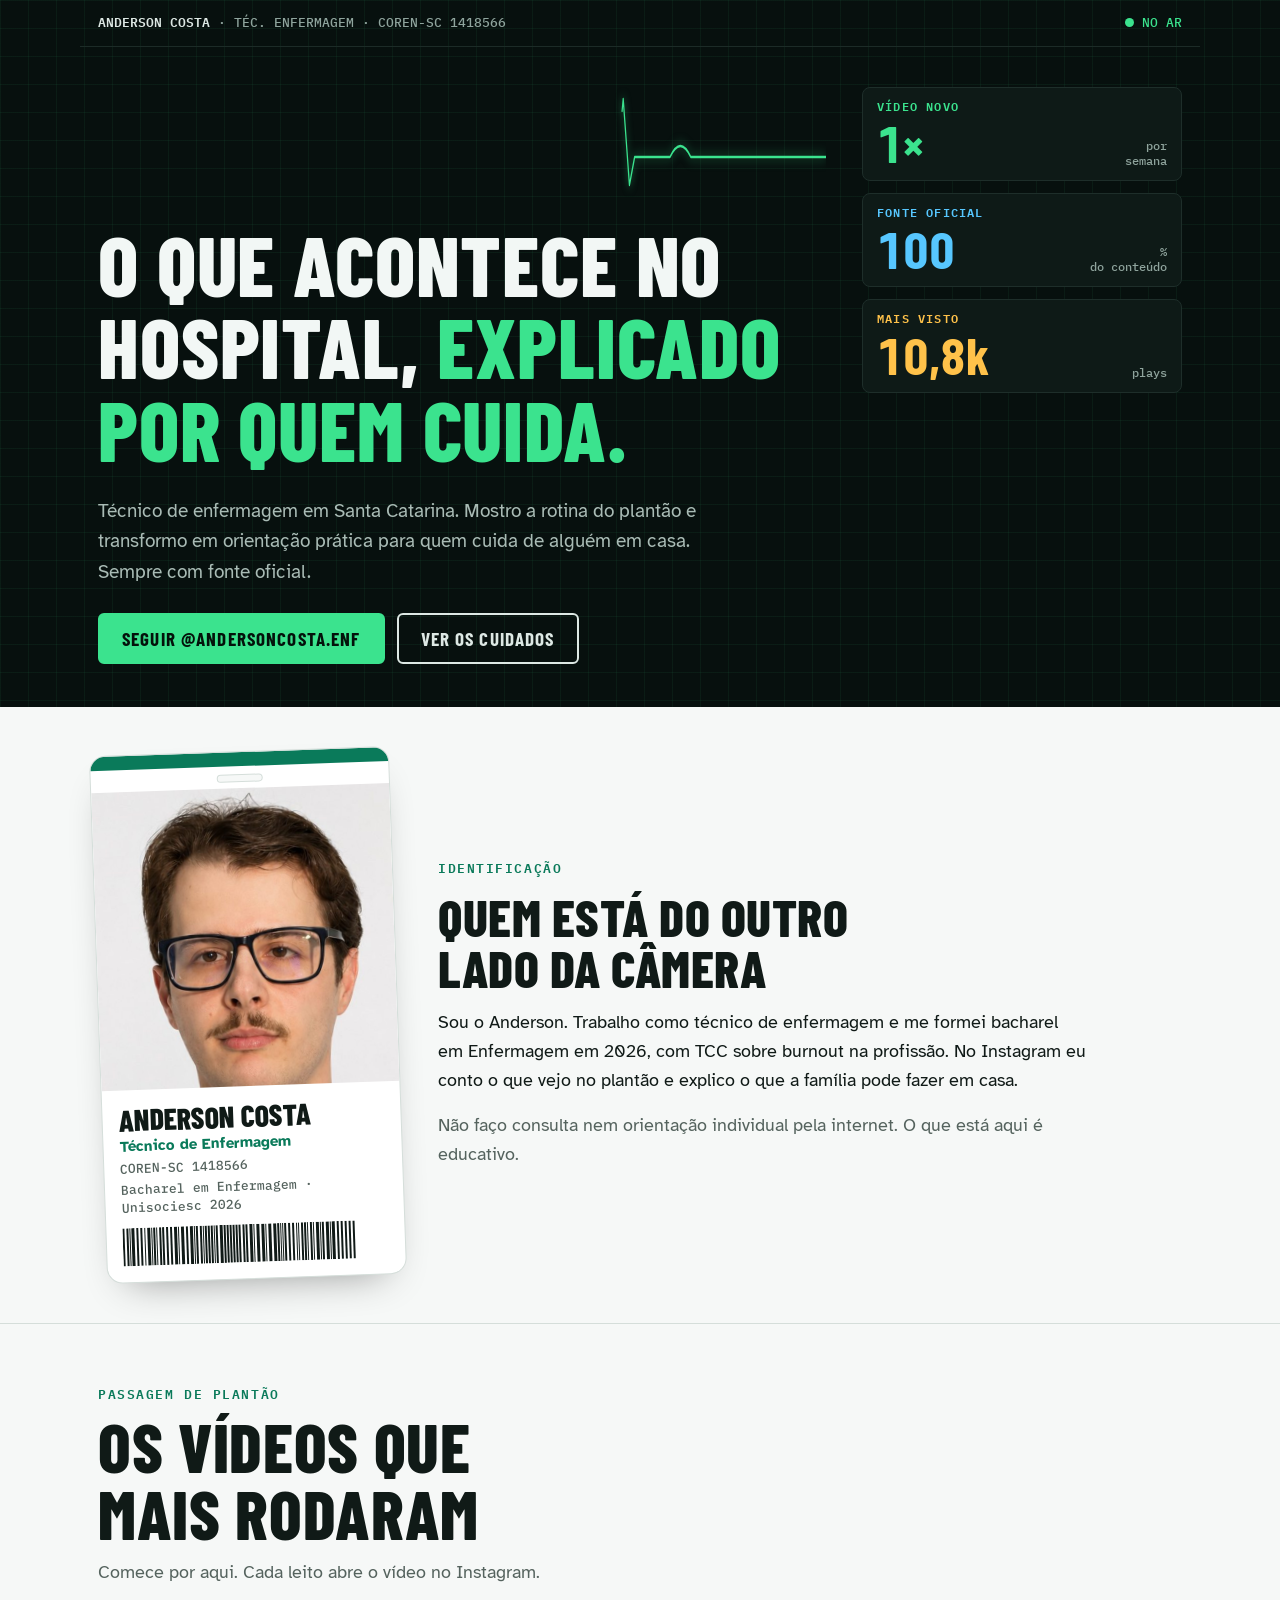
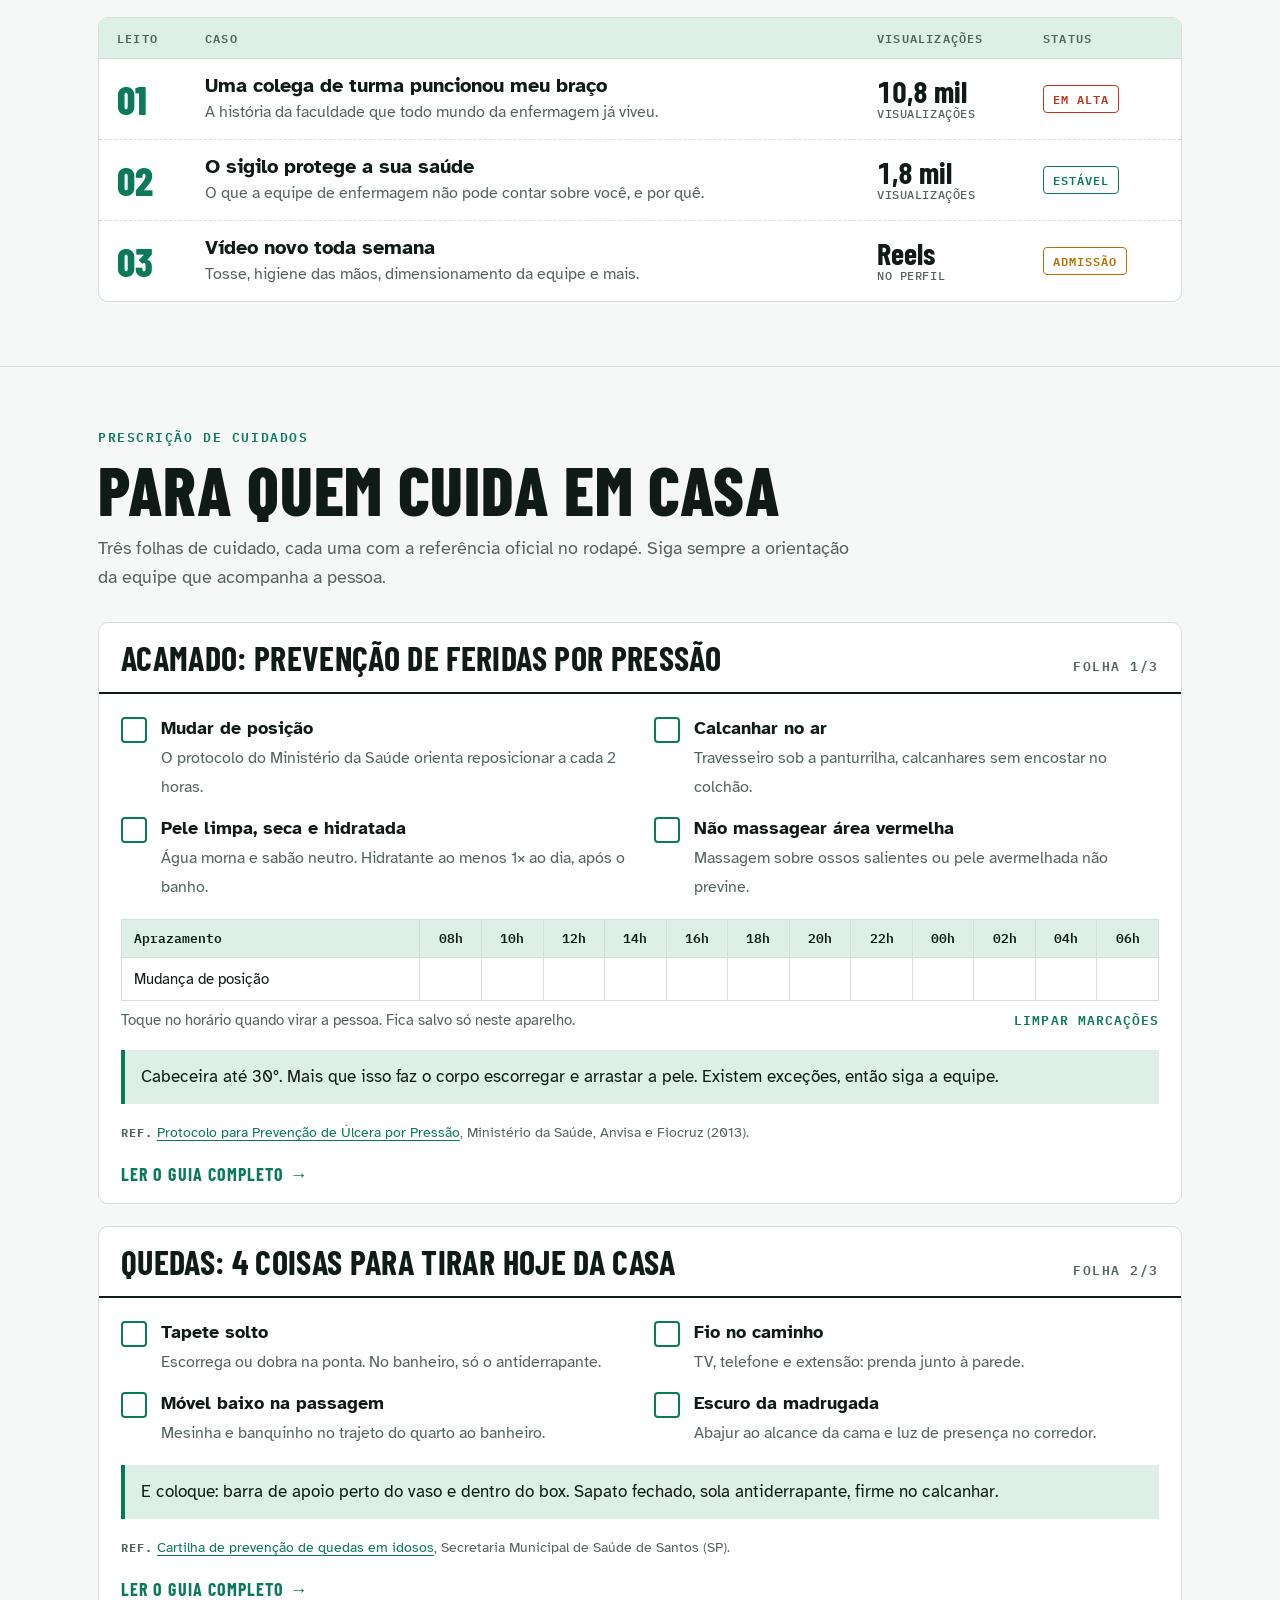
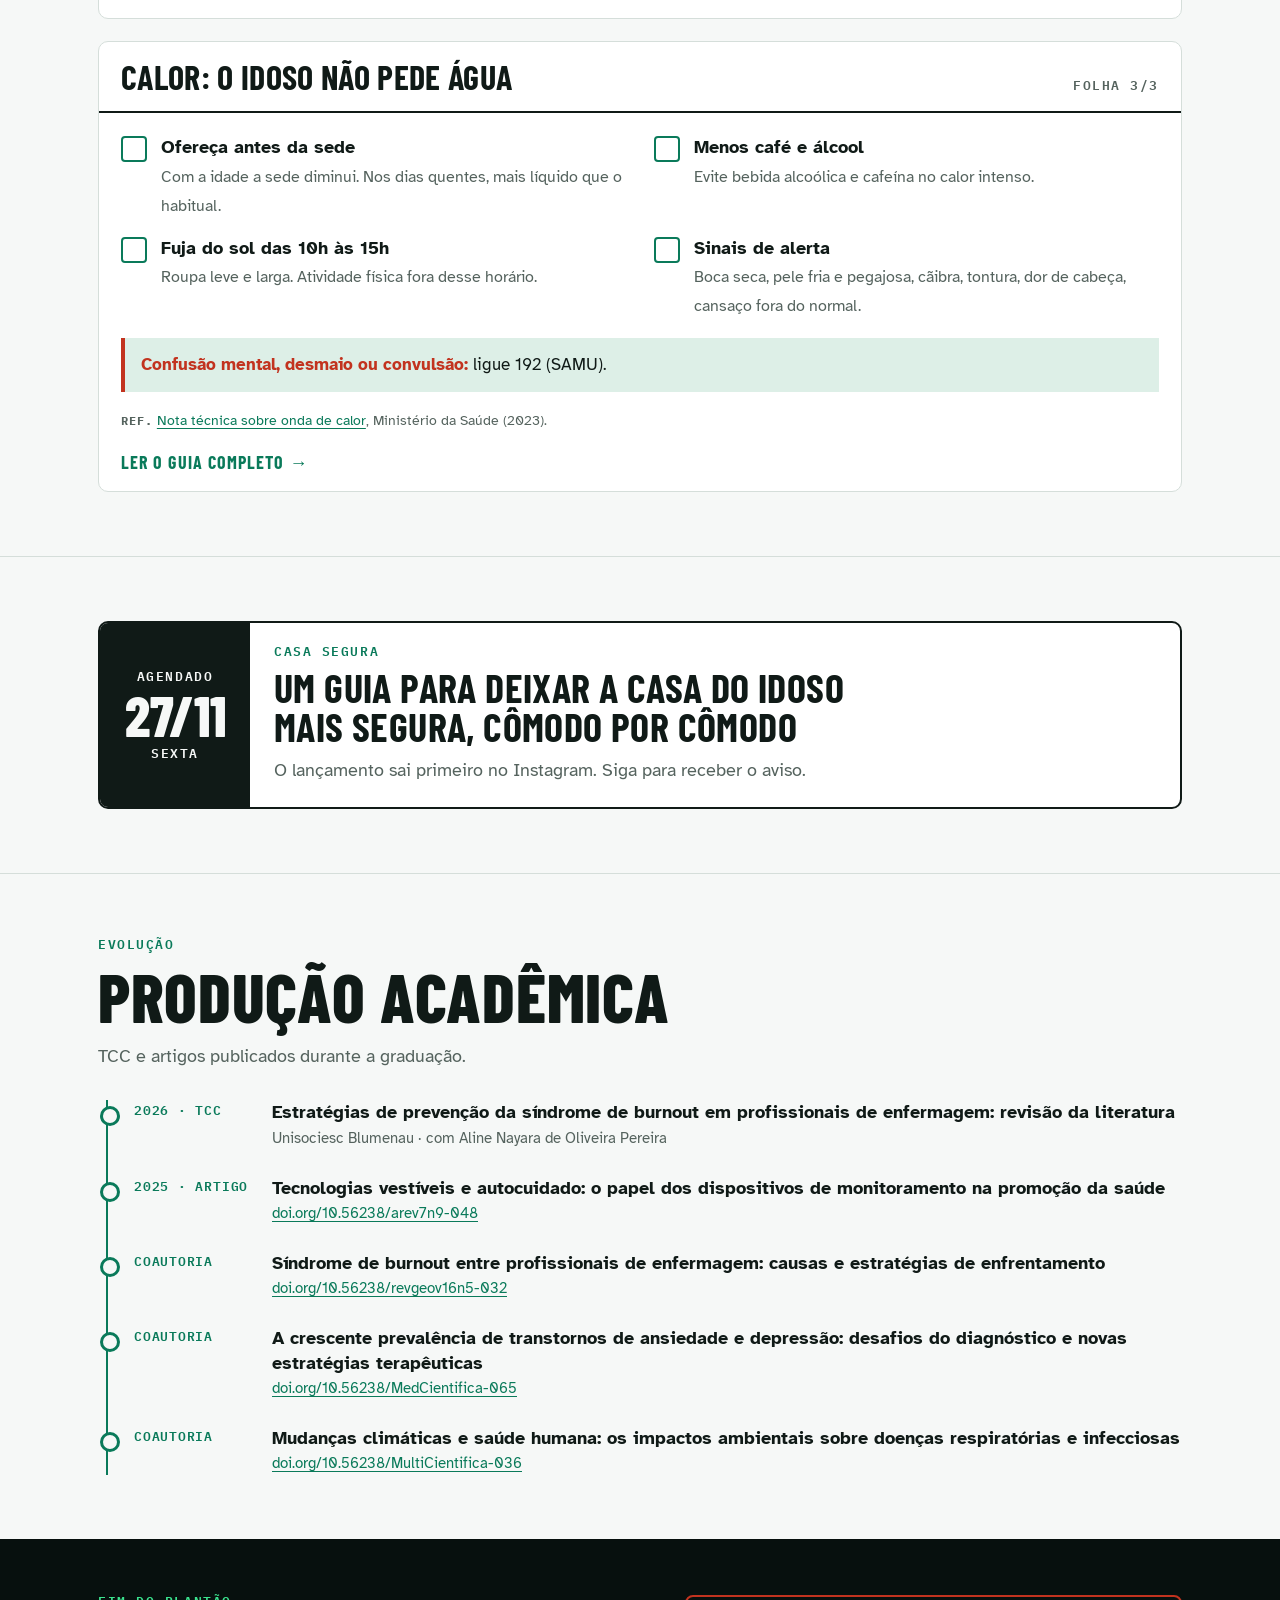
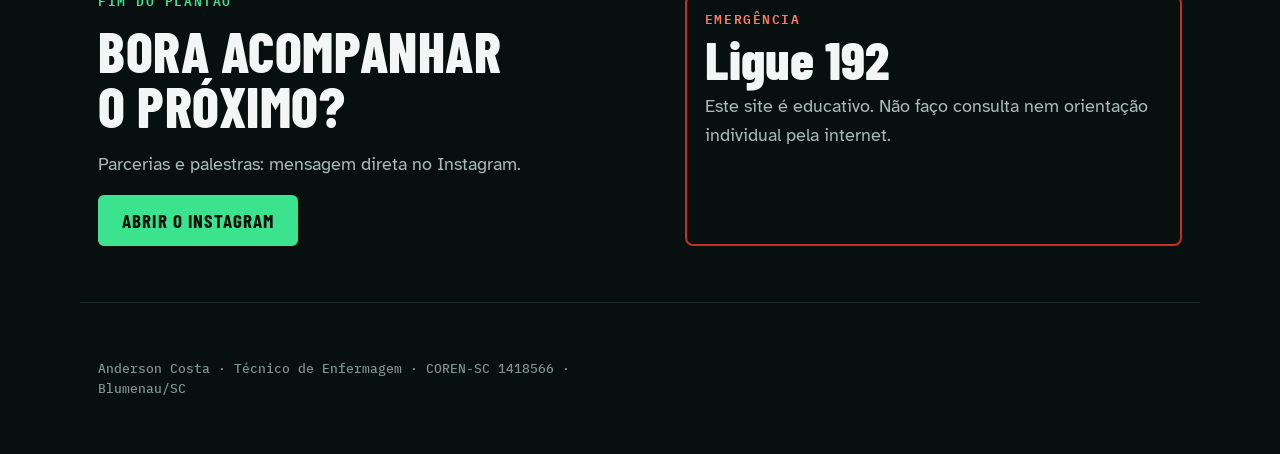
==== index.html @ bb3ad095 "Publica o site: início e 3 guias para quem cuida Co-Authored-By: Claude Opus 5.5 <noreply@anthropic." ====
<!doctype html><html lang="pt-BR"><head><meta charset="utf-8">
<meta name="viewport" content="width=device-width,initial-scale=1,viewport-fit=cover">
<title>Anderson Costa | Técnico de Enfermagem · COREN-SC 1418566</title><meta name="description" content="O que acontece no hospital, explicado por quem cuida. Guias práticos com fonte oficial para quem cuida de idoso e acamado em casa.">
<link rel="canonical" href="https://anerson.github.io/"><meta name="author" content="Anderson Costa">
<meta property="og:type" content="website"><meta property="og:title" content="Anderson Costa | Técnico de Enfermagem · COREN-SC 1418566"><meta property="og:description" content="O que acontece no hospital, explicado por quem cuida. Guias práticos com fonte oficial para quem cuida de idoso e acamado em casa.">
<meta property="og:url" content="https://anerson.github.io/"><meta property="og:image" content="https://anerson.github.io/foto.jpg"><meta property="og:locale" content="pt_BR">
<link rel="icon" href="/foto.jpg"><link rel="preconnect" href="https://fonts.googleapis.com"><link rel="preconnect" href="https://fonts.gstatic.com" crossorigin><link rel="stylesheet" href="https://fonts.googleapis.com/css2?family=Barlow+Condensed:wght@600;700;800&family=Atkinson+Hyperlegible:wght@400;700&family=IBM+Plex+Mono:wght@400;500;600&display=swap"><link rel="stylesheet" href="/styles.css">
<script type="application/ld+json">{"@context": "https://schema.org", "@graph": [{"@type": "Person", "name": "Anderson Adilson da Costa", "jobTitle": "Técnico de Enfermagem", "identifier": "COREN-SC 1418566", "url": "https://anerson.github.io/", "sameAs": ["https://www.instagram.com/andersoncosta.enf/"], "alumniOf": {"@type": "CollegeOrUniversity", "name": "Unisociesc Blumenau"}, "@id": "https://anerson.github.io/#anderson"}, {"@type": "WebSite", "name": "Anderson Costa Enfermagem", "url": "https://anerson.github.io/", "inLanguage": "pt-BR"}]}</script></head><body><header class="monitor">
  <div class="wrap mon-top">
    <span><b>ANDERSON COSTA</b> · TÉC. ENFERMAGEM · COREN-SC 1418566</span>
    <span class="live"><i></i>NO AR</span>
  </div>
  <div class="wrap mon-grid">
    <div class="mon-main">
      <svg class="ecg" viewBox="0 0 1400 110" preserveAspectRatio="none" aria-hidden="true">
        <path class="sweep" d="M0 70 H120 l12 -8 l12 8 H190 l8 10 l12 -68 l12 86 l10 -28 H300 q20 -22 40 0 H520 l12 -8 l12 8 H590 l8 10 l12 -68 l12 86 l10 -28 H700 q20 -22 40 0 H920 l12 -8 l12 8 H990 l8 10 l12 -68 l12 86 l10 -28 H1100 q20 -22 40 0 H1400"/>
      </svg>
      <h1>O que acontece no hospital, <span>explicado por quem cuida.</span></h1>
      <p class="lead">Técnico de enfermagem em Santa Catarina. Mostro a rotina do plantão e transformo em orientação prática para quem cuida de alguém em casa. Sempre com fonte oficial.</p>
      <div class="ctas">
        <a class="btn on" href="https://www.instagram.com/andersoncosta.enf/" target="_blank" rel="noopener">Seguir @andersoncosta.enf</a>
        <a class="btn off" href="#prescricao">Ver os cuidados</a>
      </div>
    </div>
    <div class="mon-side" aria-label="Indicadores do perfil">
      <div class="ch g"><span class="k">VÍDEO NOVO</span><span class="v">1×</span><span class="u">por<br>semana</span></div>
      <div class="ch b"><span class="k">FONTE OFICIAL</span><span class="v">100</span><span class="u">%<br>do conteúdo</span></div>
      <div class="ch y"><span class="k">MAIS VISTO</span><span class="v">10,8k</span><span class="u">plays</span></div>
    </div>
  </div>
</header>

<main>
<section class="badge-row">
  <div class="wrap">
    <figure class="badge" style="margin:0" aria-label="Crachá de identificação">
      <span class="hole"></span>
      <img src="/foto.jpg" alt="Foto de Anderson Costa">
      <figcaption class="bd">
        <b>Anderson Costa</b>
        <span class="fn">Técnico de Enfermagem</span>
        <span class="cr">COREN-SC 1418566</span>
        <span class="cr">Bacharel em Enfermagem · Unisociesc 2026</span>
        <svg id="barcode" viewBox="0 0 268 38" preserveAspectRatio="none" aria-hidden="true"></svg>
      </figcaption>
    </figure>
    <div class="intro">
      <span class="tag">Identificação</span>
      <h2>Quem está do outro lado da câmera</h2>
      <p>Sou o Anderson. Trabalho como técnico de enfermagem e me formei bacharel em Enfermagem em 2026, com TCC sobre burnout na profissão. No Instagram eu conto o que vejo no plantão e explico o que a família pode fazer em casa.</p>
      <p style="color:var(--ink-2)">Não faço consulta nem orientação individual pela internet. O que está aqui é educativo.</p>
    </div>
  </div>
</section>

<section class="s" id="plantao">
  <div class="wrap">
    <div class="s-head"><span class="tag">Passagem de plantão</span><h2>Os vídeos que mais rodaram</h2><p>Comece por aqui. Cada leito abre o vídeo no Instagram.</p></div>
    <div class="board" role="list">
      <div class="board-h" aria-hidden="true"><span>Leito</span><span>Caso</span><span>Visualizações</span><span>Status</span></div>
      <a class="bed" role="listitem" href="https://www.instagram.com/reel/DekjnB6hf7-/" target="_blank" rel="noopener">
        <span class="n">01</span>
        <span class="t"><b>Uma colega de turma puncionou meu braço</b><span>A história da faculdade que todo mundo da enfermagem já viveu.</span></span>
        <span class="v">10,8 mil<small>visualizações</small></span>
        <span class="pill hi">Em alta</span>
      </a>
      <a class="bed" role="listitem" href="https://www.instagram.com/reel/Dfe0GjpBQyL/" target="_blank" rel="noopener">
        <span class="n">02</span>
        <span class="t"><b>O sigilo protege a sua saúde</b><span>O que a equipe de enfermagem não pode contar sobre você, e por quê.</span></span>
        <span class="v">1,8 mil<small>visualizações</small></span>
        <span class="pill ok">Estável</span>
      </a>
      <a class="bed" role="listitem" href="https://www.instagram.com/andersoncosta.enf/reels/" target="_blank" rel="noopener">
        <span class="n">03</span>
        <span class="t"><b>Vídeo novo toda semana</b><span>Tosse, higiene das mãos, dimensionamento da equipe e mais.</span></span>
        <span class="v">Reels<small>no perfil</small></span>
        <span class="pill new">Admissão</span>
      </a>
    </div>
  </div>
</section>

<section class="s" id="prescricao">
  <div class="wrap">
    <div class="s-head"><span class="tag">Prescrição de cuidados</span><h2>Para quem cuida em casa</h2><p>Três folhas de cuidado, cada uma com a referência oficial no rodapé. Siga sempre a orientação da equipe que acompanha a pessoa.</p></div>
    <div class="rx">

      <article class="sheet" id="acamado">
        <div class="sheet-h"><h3>Acamado: prevenção de feridas por pressão</h3><span class="tag">Folha 1/3</span></div>
        <div class="sheet-b">
          <ul class="items">
            <li><div><b>Mudar de posição</b><span>O protocolo do Ministério da Saúde orienta reposicionar a cada 2 horas.</span></div></li>
            <li><div><b>Calcanhar no ar</b><span>Travesseiro sob a panturrilha, calcanhares sem encostar no colchão.</span></div></li>
            <li><div><b>Pele limpa, seca e hidratada</b><span>Água morna e sabão neutro. Hidratante ao menos 1× ao dia, após o banho.</span></div></li>
            <li><div><b>Não massagear área vermelha</b><span>Massagem sobre ossos salientes ou pele avermelhada não previne.</span></div></li>
          </ul>
          <div>
            <div class="apraz" role="group" aria-label="Aprazamento de mudança de posição">
              <table>
                <thead><tr><th scope="col" style="text-align:left;padding-left:12px">Aprazamento</th></tr></thead>
                <tbody><tr><td class="lab">Mudança de posição</td></tr></tbody>
              </table>
            </div>
            <div class="apraz-f" style="margin-top:8px"><span>Toque no horário quando virar a pessoa. Fica salvo só neste aparelho.</span><button type="button" id="limpar">Limpar marcações</button></div>
          </div>
          <p class="note">Cabeceira até 30°. Mais que isso faz o corpo escorregar e arrastar a pele. Existem exceções, então siga a equipe.</p>
          <p class="ref"><b>REF.</b> <a href="https://goias.gov.br/saude/wp-content/uploads/sites/34/2015/02/protocolo-para-prevencao-de-ulcera-por-pressao-17f.pdf" target="_blank" rel="noopener">Protocolo para Prevenção de Úlcera por Pressão</a>, Ministério da Saúde, Anvisa e Fiocruz (2013).</p>
        </div>
      <div class="sheet-b" style="padding-top:0"><a class="more" href="/guias/mudanca-de-decubito-acamado-de-quanto-em-quanto-tempo/">Ler o guia completo →</a></div></article>

      <article class="sheet" id="quedas">
        <div class="sheet-h"><h3>Quedas: 4 coisas para tirar hoje da casa</h3><span class="tag">Folha 2/3</span></div>
        <div class="sheet-b">
          <ul class="items">
            <li><div><b>Tapete solto</b><span>Escorrega ou dobra na ponta. No banheiro, só o antiderrapante.</span></div></li>
            <li><div><b>Fio no caminho</b><span>TV, telefone e extensão: prenda junto à parede.</span></div></li>
            <li><div><b>Móvel baixo na passagem</b><span>Mesinha e banquinho no trajeto do quarto ao banheiro.</span></div></li>
            <li><div><b>Escuro da madrugada</b><span>Abajur ao alcance da cama e luz de presença no corredor.</span></div></li>
          </ul>
          <p class="note">E coloque: barra de apoio perto do vaso e dentro do box. Sapato fechado, sola antiderrapante, firme no calcanhar.</p>
          <p class="ref"><b>REF.</b> <a href="https://www.santos.sp.gov.br/static/files_www/files/portal_files/hotsites/idosoquedas/cartilhaprevencaoqueda_idosos.pdf" target="_blank" rel="noopener">Cartilha de prevenção de quedas em idosos</a>, Secretaria Municipal de Saúde de Santos (SP).</p>
        </div>
      <div class="sheet-b" style="padding-top:0"><a class="more" href="/guias/como-evitar-queda-de-idoso-em-casa/">Ler o guia completo →</a></div></article>

      <article class="sheet" id="calor">
        <div class="sheet-h"><h3>Calor: o idoso não pede água</h3><span class="tag">Folha 3/3</span></div>
        <div class="sheet-b">
          <ul class="items">
            <li><div><b>Ofereça antes da sede</b><span>Com a idade a sede diminui. Nos dias quentes, mais líquido que o habitual.</span></div></li>
            <li><div><b>Menos café e álcool</b><span>Evite bebida alcoólica e cafeína no calor intenso.</span></div></li>
            <li><div><b>Fuja do sol das 10h às 15h</b><span>Roupa leve e larga. Atividade física fora desse horário.</span></div></li>
            <li><div><b>Sinais de alerta</b><span>Boca seca, pele fria e pegajosa, cãibra, tontura, dor de cabeça, cansaço fora do normal.</span></div></li>
          </ul>
          <p class="note alarm"><b>Confusão mental, desmaio ou convulsão:</b> ligue 192 (SAMU).</p>
          <p class="ref"><b>REF.</b> <a href="https://www.gov.br/saude/pt-br/centrais-de-conteudo/publicacoes/notas-tecnicas/2023/nota-tecnica-conjunta-onda-calor.pdf" target="_blank" rel="noopener">Nota técnica sobre onda de calor</a>, Ministério da Saúde (2023).</p>
        </div>
      <div class="sheet-b" style="padding-top:0"><a class="more" href="/guias/idoso-no-calor-sinais-de-desidratacao/">Ler o guia completo →</a></div></article>

    </div>
  </div>
</section>

<section class="s" id="casa-segura">
  <div class="wrap">
    <div class="sched">
      <div class="d"><span>AGENDADO</span><b>27/11</b><span>SEXTA</span></div>
      <div class="c">
        <span class="tag" style="color:var(--green)">Casa Segura</span>
        <h3 style="font-size:clamp(28px,4vw,40px)">Um guia para deixar a casa do idoso mais segura, cômodo por cômodo</h3>
        <p style="color:var(--ink-2)">O lançamento sai primeiro no Instagram. Siga para receber o aviso.</p>
      </div>
    </div>
  </div>
</section>

<section class="s" id="evolucao">
  <div class="wrap">
    <div class="s-head"><span class="tag">Evolução</span><h2>Produção acadêmica</h2><p>TCC e artigos publicados durante a graduação.</p></div>
    <div class="evo">
      <div class="ev"><span class="w">2026 · TCC</span><div><div class="t">Estratégias de prevenção da síndrome de burnout em profissionais de enfermagem: revisão da literatura</div><div class="d">Unisociesc Blumenau · com Aline Nayara de Oliveira Pereira</div></div></div>
      <div class="ev"><span class="w">2025 · Artigo</span><div><div class="t">Tecnologias vestíveis e autocuidado: o papel dos dispositivos de monitoramento na promoção da saúde</div><div class="d"><a href="https://doi.org/10.56238/arev7n9-048" target="_blank" rel="noopener">doi.org/10.56238/arev7n9-048</a></div></div></div>
      <div class="ev"><span class="w">Coautoria</span><div><div class="t">Síndrome de burnout entre profissionais de enfermagem: causas e estratégias de enfrentamento</div><div class="d"><a href="https://doi.org/10.56238/revgeov16n5-032" target="_blank" rel="noopener">doi.org/10.56238/revgeov16n5-032</a></div></div></div>
      <div class="ev"><span class="w">Coautoria</span><div><div class="t">A crescente prevalência de transtornos de ansiedade e depressão: desafios do diagnóstico e novas estratégias terapêuticas</div><div class="d"><a href="https://doi.org/10.56238/MedCientifica-065" target="_blank" rel="noopener">doi.org/10.56238/MedCientifica-065</a></div></div></div>
      <div class="ev" style="padding-bottom:0"><span class="w">Coautoria</span><div><div class="t">Mudanças climáticas e saúde humana: os impactos ambientais sobre doenças respiratórias e infecciosas</div><div class="d"><a href="https://doi.org/10.56238/MultiCientifica-036" target="_blank" rel="noopener">doi.org/10.56238/MultiCientifica-036</a></div></div></div>
    </div>
  </div>
</section>
</main>

<footer class="end">
  <div class="wrap">
    <div style="display:grid;gap:16px;align-content:start">
      <span class="tag" style="color:var(--trace)">Fim do plantão</span>
      <h2>Bora acompanhar o próximo?</h2>
      <p>Parcerias e palestras: mensagem direta no Instagram.</p>
      <div class="ctas"><a class="btn on" href="https://www.instagram.com/andersoncosta.enf/" target="_blank" rel="noopener">Abrir o Instagram</a></div>
    </div>
    <div class="alarm">
      <span class="tag">Emergência</span>
      <b>Ligue 192</b>
      <p>Este site é educativo. Não faço consulta nem orientação individual pela internet.</p>
    </div>
  </div>
  <div class="wrap foot">Anderson Costa · Técnico de Enfermagem · COREN-SC 1418566 · Blumenau/SC</div>
</footer>

<script>
(function(){
  // código de barras do crachá, gerado a partir do COREN
  var svg=document.getElementById('barcode'),s='COREN-SC1418566ANDERSON',x=0,out='';
  for(var i=0;i<s.length&&x<262;i++){var c=s.charCodeAt(i);for(var k=0;k<3;k++){var w=1+((c>>k)&1)+((c>>(k+3))&1);out+='<rect x="'+x+'" y="0" width="'+w+'" height="38"/>';x+=w+1+((c>>(k+1))&1);}}
  svg.innerHTML=out;

  // aprazamento 08h → 06h
  var hrs=['08','10','12','14','16','18','20','22','00','02','04','06'];
  var hr=document.querySelector('.apraz thead tr'),row=document.querySelector('.apraz tbody tr'),KEY='apraz-v1',st={};
  try{st=JSON.parse(localStorage.getItem(KEY)||'{}')}catch(e){}
  hrs.forEach(function(h){
    var th=document.createElement('th');th.scope='col';th.textContent=h+'h';hr.appendChild(th);
    var td=document.createElement('td'),b=document.createElement('button');
    b.type='button';b.setAttribute('aria-label','Virou às '+h+'h');b.setAttribute('aria-pressed',st[h]?'true':'false');
    b.addEventListener('click',function(){var on=b.getAttribute('aria-pressed')!=='true';b.setAttribute('aria-pressed',on);st[h]=on;try{localStorage.setItem(KEY,JSON.stringify(st))}catch(e){}});
    td.appendChild(b);row.appendChild(td);
  });
  document.getElementById('limpar').addEventListener('click',function(){st={};try{localStorage.removeItem(KEY)}catch(e){}document.querySelectorAll('.apraz button').forEach(function(b){b.setAttribute('aria-pressed','false')})});
})();
</script>
</body></html>
---- styles.css ----
/* Conceito: o plantão. Abre num monitor multiparamétrico, segue para o quadro de passagem de plantão,
   a prescrição com aprazamento e fecha na evolução. Sinalização hospitalar condensada + texto de alta legibilidade. */
:root{
  --paper:#F6F8F7; --sheet:#FFFFFF; --ink:#101A17; --ink-2:#55635E; --rule:#D5DEDA;
  --green:#0A7A5A; --green-soft:#DDEFE7; --amber:#B86E00; --red:#C2331F;
  --mon:#07100E; --mon-2:#0E1A17; --trace:#3BE38E; --trace-2:#57C7FF; --trace-3:#FFC24A;
  --sign:"Barlow Condensed","Arial Narrow",Arial,sans-serif;
  --text:"Atkinson Hyperlegible",system-ui,-apple-system,"Segoe UI",sans-serif;
  --mono:"IBM Plex Mono",ui-monospace,Menlo,monospace;
}
@media (prefers-color-scheme: dark){:root:not([data-theme="light"]){
  --paper:#0B1210; --sheet:#111B18; --ink:#E6EEEA; --ink-2:#9DADA7; --rule:#24332E;
  --green:#3FCB93; --green-soft:#14302A; --amber:#F2B04D; --red:#FF7A63; color-scheme:dark}}
:root[data-theme="dark"]{
  --paper:#0B1210; --sheet:#111B18; --ink:#E6EEEA; --ink-2:#9DADA7; --rule:#24332E;
  --green:#3FCB93; --green-soft:#14302A; --amber:#F2B04D; --red:#FF7A63; color-scheme:dark}
*{box-sizing:border-box}
body{margin:0;background:var(--paper);color:var(--ink);font:400 18px/1.6 var(--text)}
a{color:var(--green);text-underline-offset:3px}
:focus-visible{outline:3px solid var(--trace-3);outline-offset:3px;border-radius:4px}
.wrap{max-width:1120px;margin:0 auto;padding-left:max(18px,env(safe-area-inset-left,0px));padding-right:max(18px,env(safe-area-inset-right,0px))}
h1,h2,h3{font-family:var(--sign);text-transform:uppercase;letter-spacing:.01em;margin:0;line-height:.98;text-wrap:balance}
h2{font-size:clamp(40px,6vw,68px);font-weight:800}
h3{font-size:28px;font-weight:700}
p{margin:0}
.tag{font:600 13px/1 var(--mono);letter-spacing:.12em;text-transform:uppercase}
.mono{font-family:var(--mono)}

/* ========== MONITOR ========== */
.monitor{background:var(--mon);color:#DDE8E4;position:relative;overflow:hidden}
.monitor::before{content:"";position:absolute;inset:0;background-image:linear-gradient(rgba(59,227,142,.06) 1px,transparent 1px),linear-gradient(90deg,rgba(59,227,142,.06) 1px,transparent 1px);background-size:28px 28px;pointer-events:none}
.mon-top{position:relative;display:flex;justify-content:space-between;align-items:center;gap:12px;padding-block:14px;border-bottom:1px solid #1C2B27;font:500 13px/1.3 var(--mono);color:#8FA49D}
.mon-top b{color:#DDE8E4;font-weight:600}
.mon-top .live{display:flex;align-items:center;gap:8px;color:var(--trace)}
.mon-top .live i{width:9px;height:9px;border-radius:50%;background:var(--trace);animation:blink 1.1s steps(2,end) infinite}
@keyframes blink{50%{opacity:.15}}
.mon-grid{position:relative;display:grid;grid-template-columns:1fr 320px;gap:36px;padding-block:40px 44px}
.mon-main{display:grid;gap:26px;min-width:0}
.mon-main h1{font-size:clamp(46px,6.6vw,84px);font-weight:800;color:#F2F7F5}
.mon-main h1 span{color:var(--trace)}
.mon-main .lead{font-size:19px;color:#A9BBB5;max-width:33em}
.ecg{width:100%;height:110px;display:block}
.ecg path{fill:none;stroke:var(--trace);stroke-width:2.4;stroke-linejoin:round;filter:drop-shadow(0 0 6px rgba(59,227,142,.55))}
.ecg .sweep{stroke-dasharray:1400;stroke-dashoffset:1400;animation:sweep 3.6s linear infinite}
@keyframes sweep{to{stroke-dashoffset:0}}
.ctas{display:flex;flex-wrap:wrap;gap:12px}
.btn{display:inline-flex;align-items:center;gap:10px;padding:14px 22px;font:700 19px/1 var(--sign);letter-spacing:.06em;text-transform:uppercase;text-decoration:none;border-radius:6px;border:2px solid currentColor}
.btn.on{background:var(--trace);color:#04120B;border-color:var(--trace)}
.btn.off{color:#DDE8E4}
.btn:hover{transform:translateY(-1px)}
.mon-side{display:grid;gap:12px;align-content:start}
.ch{border:1px solid #1E2E2A;background:var(--mon-2);border-radius:8px;padding:12px 14px;display:grid;grid-template-columns:1fr auto;align-items:end;gap:4px}
.ch .k{font:600 12px/1 var(--mono);letter-spacing:.1em;grid-column:1/3}
.ch .v{font:700 52px/1 var(--sign);font-variant-numeric:tabular-nums}
.ch .u{font:500 12px/1.2 var(--mono);color:#8FA49D;text-align:right}
.ch.g{color:var(--trace)} .ch.b{color:var(--trace-2)} .ch.y{color:var(--trace-3)}
@media (max-width:860px){.mon-grid{grid-template-columns:1fr;gap:28px;padding-block:30px 34px}.mon-side{grid-template-columns:repeat(3,1fr)}.ch .v{font-size:38px}}
@media (max-width:480px){.mon-side{grid-template-columns:1fr 1fr}.mon-side .ch:last-child{grid-column:1/3}}

/* ========== CRACHÁ ========== */
.badge-row{position:relative;margin-top:-1px;background:var(--paper)}
.badge-row .wrap{display:grid;grid-template-columns:auto 1fr;gap:40px;align-items:center;padding-block:44px}
.badge{width:300px;max-width:100%;background:var(--sheet);border:1px solid var(--rule);border-radius:16px;overflow:hidden;box-shadow:0 18px 40px -22px rgba(0,0,0,.45);transform:rotate(-2deg);position:relative}
.badge::before{content:"";display:block;height:14px;background:var(--green)}
.badge .hole{position:absolute;top:22px;left:50%;width:46px;height:8px;margin-left:-23px;border-radius:6px;background:var(--paper);border:1px solid var(--rule)}
.badge img{display:block;width:100%;aspect-ratio:1/1;object-fit:cover;object-position:50% 32%;margin-top:22px;max-width:100%}
.badge .bd{padding:14px 16px 16px;display:grid;gap:3px}
.badge .bd b{font:800 30px/1 var(--sign);text-transform:uppercase}
.badge .bd .fn{font:700 15px/1.3 var(--text);color:var(--green)}
.badge .bd .cr{font:500 13px/1.4 var(--mono);color:var(--ink-2)}
.badge svg{display:block;width:100%;height:38px;margin-top:8px}
.badge svg rect{fill:var(--ink)}
.intro{display:grid;gap:16px;max-width:36em}
.intro .tag{color:var(--green)}
.intro h2{font-size:clamp(34px,4.6vw,52px)}
@media (max-width:760px){.badge-row .wrap{grid-template-columns:1fr;justify-items:center;text-align:left}.badge{width:260px}}

/* ========== SEÇÕES ========== */
section.s{padding-block:64px;border-top:1px solid var(--rule)}
.s-head{display:grid;gap:12px;margin-bottom:30px;max-width:42em}
.s-head .tag{color:var(--green)}
.s-head p{color:var(--ink-2)}

/* quadro de passagem de plantão */
.board{background:var(--sheet);border:1px solid var(--rule);border-radius:10px;overflow:hidden}
.board-h,.bed{display:grid;grid-template-columns:72px 1fr 150px 120px;gap:16px;align-items:center;padding:14px 18px}
.board-h{font:600 12px/1 var(--mono);letter-spacing:.1em;text-transform:uppercase;color:var(--ink-2);background:var(--green-soft);border-bottom:1px solid var(--rule)}
.bed{border-bottom:1px dashed var(--rule);text-decoration:none;color:var(--ink);transition:background .15s}
.bed:last-child{border-bottom:0}
.bed:hover{background:var(--green-soft)}
.bed .n{font:800 40px/1 var(--sign);color:var(--green)}
.bed .t{display:grid;gap:2px;min-width:0}
.bed .t b{font:700 20px/1.25 var(--text)}
.bed .t span{font-size:15.5px;color:var(--ink-2)}
.bed .v{font:700 30px/1 var(--sign);font-variant-numeric:tabular-nums}
.bed .v small{display:block;font:500 11.5px/1.4 var(--mono);color:var(--ink-2);letter-spacing:.05em;text-transform:uppercase}
.pill{justify-self:start;font:600 12px/1 var(--mono);text-transform:uppercase;letter-spacing:.08em;padding:7px 9px;border-radius:4px;border:1.5px solid currentColor}
.pill.hi{color:var(--red)} .pill.ok{color:var(--green)} .pill.new{color:var(--amber)}
@media (max-width:720px){.board-h{display:none}.bed{grid-template-columns:52px 1fr;gap:6px 14px}.bed .n{grid-row:1/4;font-size:32px}.bed .v,.bed .pill{grid-column:2}}

/* prescrição */
.rx{display:grid;gap:22px}
.sheet{background:var(--sheet);border:1px solid var(--rule);border-radius:10px;overflow:hidden}
.sheet-h{display:flex;flex-wrap:wrap;justify-content:space-between;gap:8px 20px;align-items:baseline;padding:18px 22px;border-bottom:2px solid var(--ink)}
.sheet-h h3{font-size:clamp(26px,3.4vw,34px)}
.sheet-h .tag{color:var(--ink-2)}
.sheet-b{padding:20px 22px;display:grid;gap:18px}
.items{display:grid;grid-template-columns:repeat(2,1fr);gap:14px 28px;margin:0;padding:0;list-style:none}
.items li{display:grid;grid-template-columns:28px 1fr;gap:12px;min-width:0}
.items li::before{content:"";width:22px;height:22px;margin-top:3px;border:2px solid var(--green);border-radius:4px}
.items b{display:block;font-size:18px}
.items span{font-size:16px;color:var(--ink-2)}
@media (max-width:700px){.items{grid-template-columns:1fr}}
.apraz{overflow-x:auto}
.apraz table{border-collapse:collapse;min-width:620px;width:100%;font-family:var(--mono)}
.apraz th,.apraz td{border:1px solid var(--rule);text-align:center;padding:0;font-size:13px}
.apraz th{padding:8px 4px;background:var(--green-soft);font-weight:600}
.apraz td.lab{padding:8px 12px;text-align:left;font-family:var(--text);font-size:15px;white-space:nowrap}
.apraz button{all:unset;cursor:pointer;display:grid;place-items:center;width:100%;height:42px;font:700 18px/1 var(--mono);color:var(--green)}
.apraz button:hover{background:var(--green-soft)}
.apraz button[aria-pressed="true"]::after{content:"✓"}
.apraz-f{display:flex;flex-wrap:wrap;justify-content:space-between;gap:10px;font-size:14.5px;color:var(--ink-2)}
.apraz-f button{all:unset;cursor:pointer;font:600 13px/1 var(--mono);text-transform:uppercase;letter-spacing:.08em;color:var(--green)}
.note{padding:14px 16px;border-left:4px solid var(--green);background:var(--green-soft);font-size:16.5px}
.note.alarm{border-color:var(--red);color:var(--ink)}
.note.alarm b{color:var(--red)}
.ref{font-size:14px;color:var(--ink-2)}
.ref b{font-family:var(--mono);font-size:12px;letter-spacing:.08em}

/* agendamento */
.sched{display:grid;grid-template-columns:150px 1fr;border:2px solid var(--ink);border-radius:10px;overflow:hidden;background:var(--sheet)}
.sched .d{background:var(--ink);color:var(--paper);display:grid;place-content:center;text-align:center;padding:18px;gap:4px}
.sched .d span{font:600 13px/1 var(--mono);letter-spacing:.12em}
.sched .d b{font:800 56px/1 var(--sign)}
.sched .c{padding:22px 24px;display:grid;gap:10px;align-content:center}
@media (max-width:560px){.sched{grid-template-columns:1fr}.sched .d{grid-auto-flow:column;gap:14px;align-items:baseline}}

/* evolução */
.evo{display:grid;gap:0;border-left:2px solid var(--green);margin-left:8px}
.ev{position:relative;display:grid;grid-template-columns:120px 1fr;gap:18px;padding:0 0 26px 26px}
.ev::before{content:"";position:absolute;left:-8px;top:6px;width:14px;height:14px;border-radius:50%;background:var(--paper);border:3px solid var(--green)}
.ev .w{font:600 13px/1.6 var(--mono);color:var(--green);text-transform:uppercase;letter-spacing:.06em}
.ev .t{font-weight:700;line-height:1.4}
.ev .d{font-size:15px;color:var(--ink-2);overflow-wrap:anywhere}
@media (max-width:560px){.ev{grid-template-columns:1fr;gap:2px}}

/* rodapé */
.end{background:var(--mon);color:#C8D6D1}
.end .wrap{display:grid;grid-template-columns:1.1fr 1fr;gap:40px;padding-block:56px}
.end h2{color:#F2F7F5;font-size:clamp(36px,5vw,56px)}
.end p{color:#A9BBB5}
.end .alarm{border:2px solid var(--red);border-radius:8px;padding:16px 18px;display:grid;gap:6px;align-content:start}
.end .alarm .tag{color:#FF7A63}
.end .alarm b{font:800 54px/1 var(--sign);color:#F2F7F5}
.foot{border-top:1px solid #1C2B27;padding-block:18px 28px;font:500 13px/1.5 var(--mono);color:#7F948D}
@media (max-width:760px){.end .wrap{grid-template-columns:1fr}}
@media (prefers-reduced-motion:reduce){.ecg .sweep,.mon-top .live i{animation:none;stroke-dashoffset:0}.btn:hover{transform:none}}

/* páginas de guia */
.crumb{font:500 13px/1.4 var(--mono);color:var(--ink-2);padding-block:18px 0}
.crumb a{color:var(--ink-2)}
.art{max-width:760px;margin:0 auto;padding-block:28px 64px;display:grid;gap:22px}
.art h1{font-family:var(--sign);text-transform:uppercase;font-weight:800;font-size:clamp(40px,6vw,64px);line-height:.98}
.art h2{font-size:clamp(28px,4vw,38px);margin-top:18px}
.art p,.art li{font-size:19px;line-height:1.7}
.art ul,.art ol{margin:0;padding-left:1.2em;display:grid;gap:8px}
.art .resumo{border:2px solid var(--ink);border-radius:10px;padding:18px 20px;background:var(--sheet);display:grid;gap:8px}
.art .resumo .tag{color:var(--green)}
.author{display:grid;grid-template-columns:64px 1fr;gap:14px;align-items:center;padding:16px;border:1px solid var(--rule);border-radius:10px;background:var(--sheet)}
.author img{width:64px;height:64px;border-radius:50%;object-fit:cover;object-position:50% 30%}
.author b{display:block}
.author span{display:block;font:500 13px/1.4 var(--mono);color:var(--ink-2)}
.faq details{border-top:1px solid var(--rule);padding-block:12px}
.faq summary{cursor:pointer;font-weight:700;font-size:19px}
.faq p{margin-top:8px}
.mini{background:var(--mon);color:#DDE8E4}
.mini .wrap{display:flex;justify-content:space-between;align-items:center;gap:12px;padding-block:14px;font:500 13px/1.3 var(--mono)}
.mini a{color:var(--trace);text-decoration:none;font-weight:600}
.more{font:700 18px/1 var(--sign);letter-spacing:.06em;text-transform:uppercase;text-decoration:none}
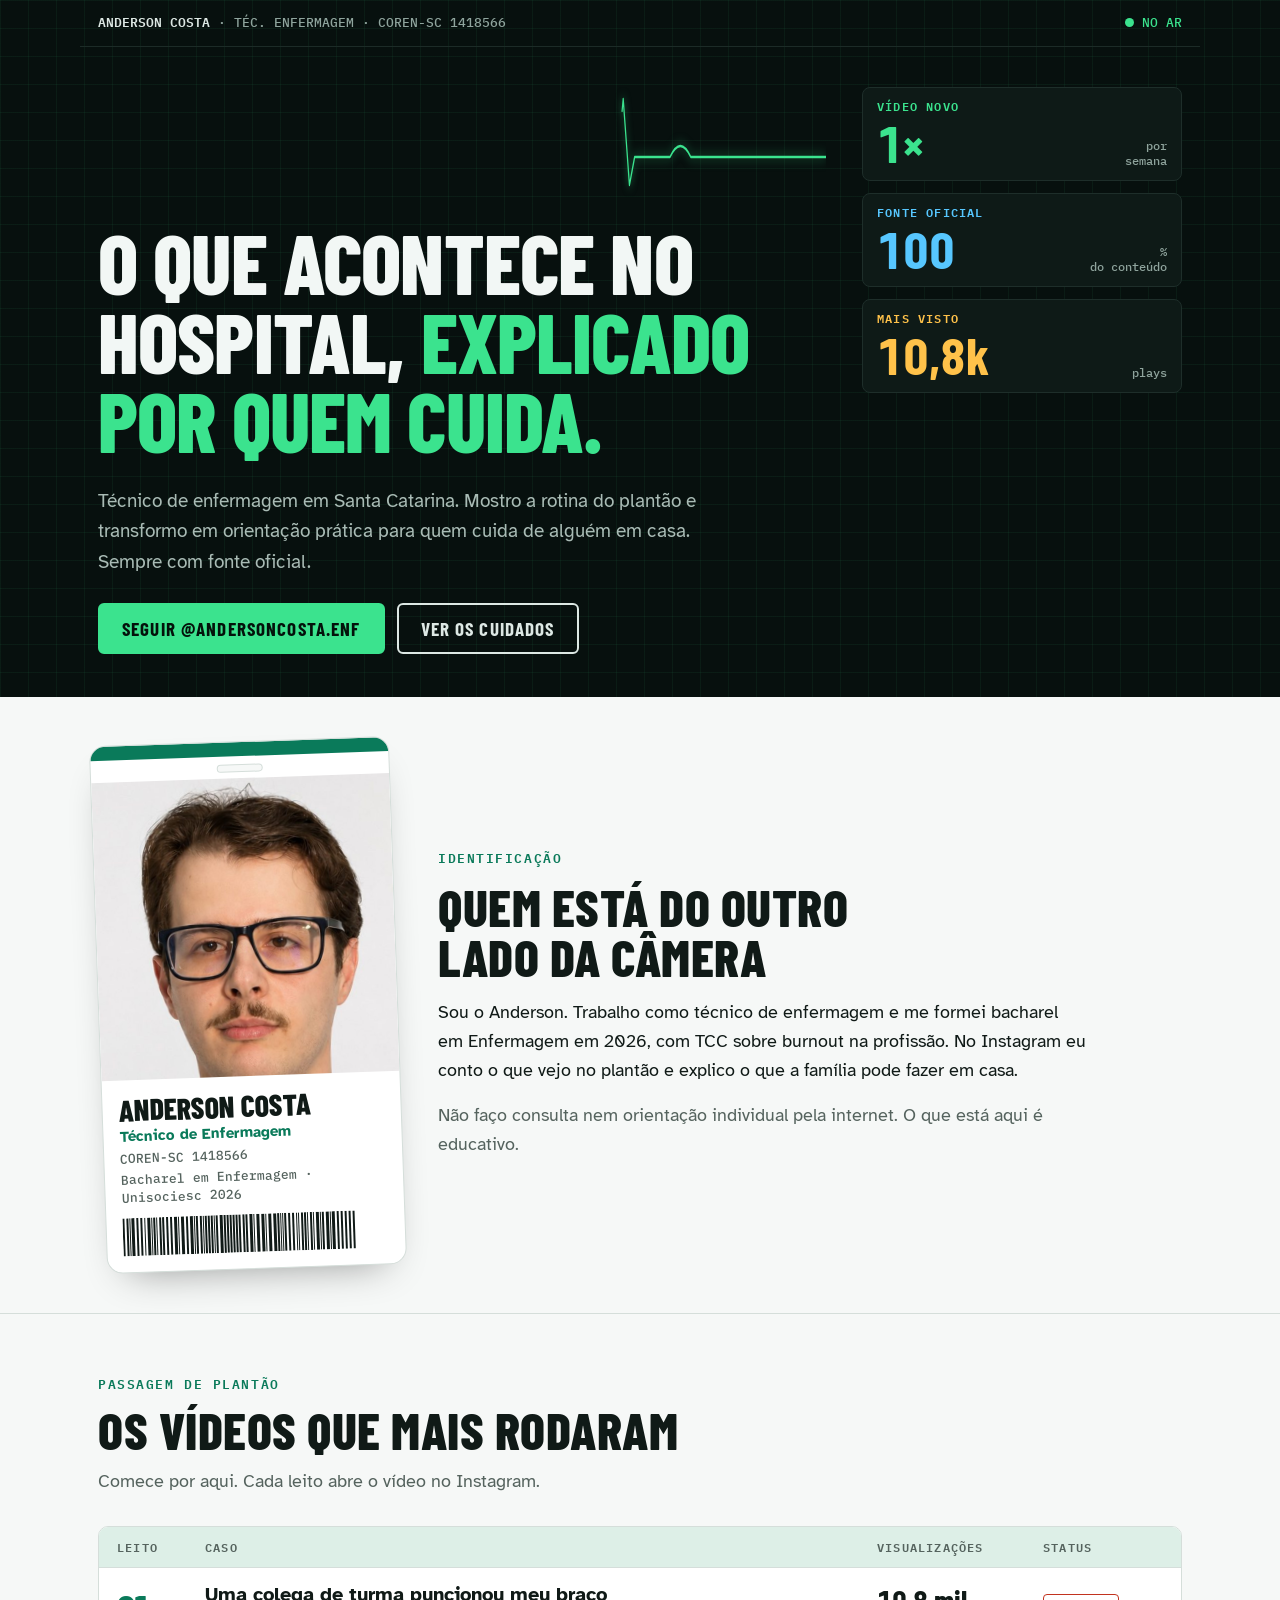
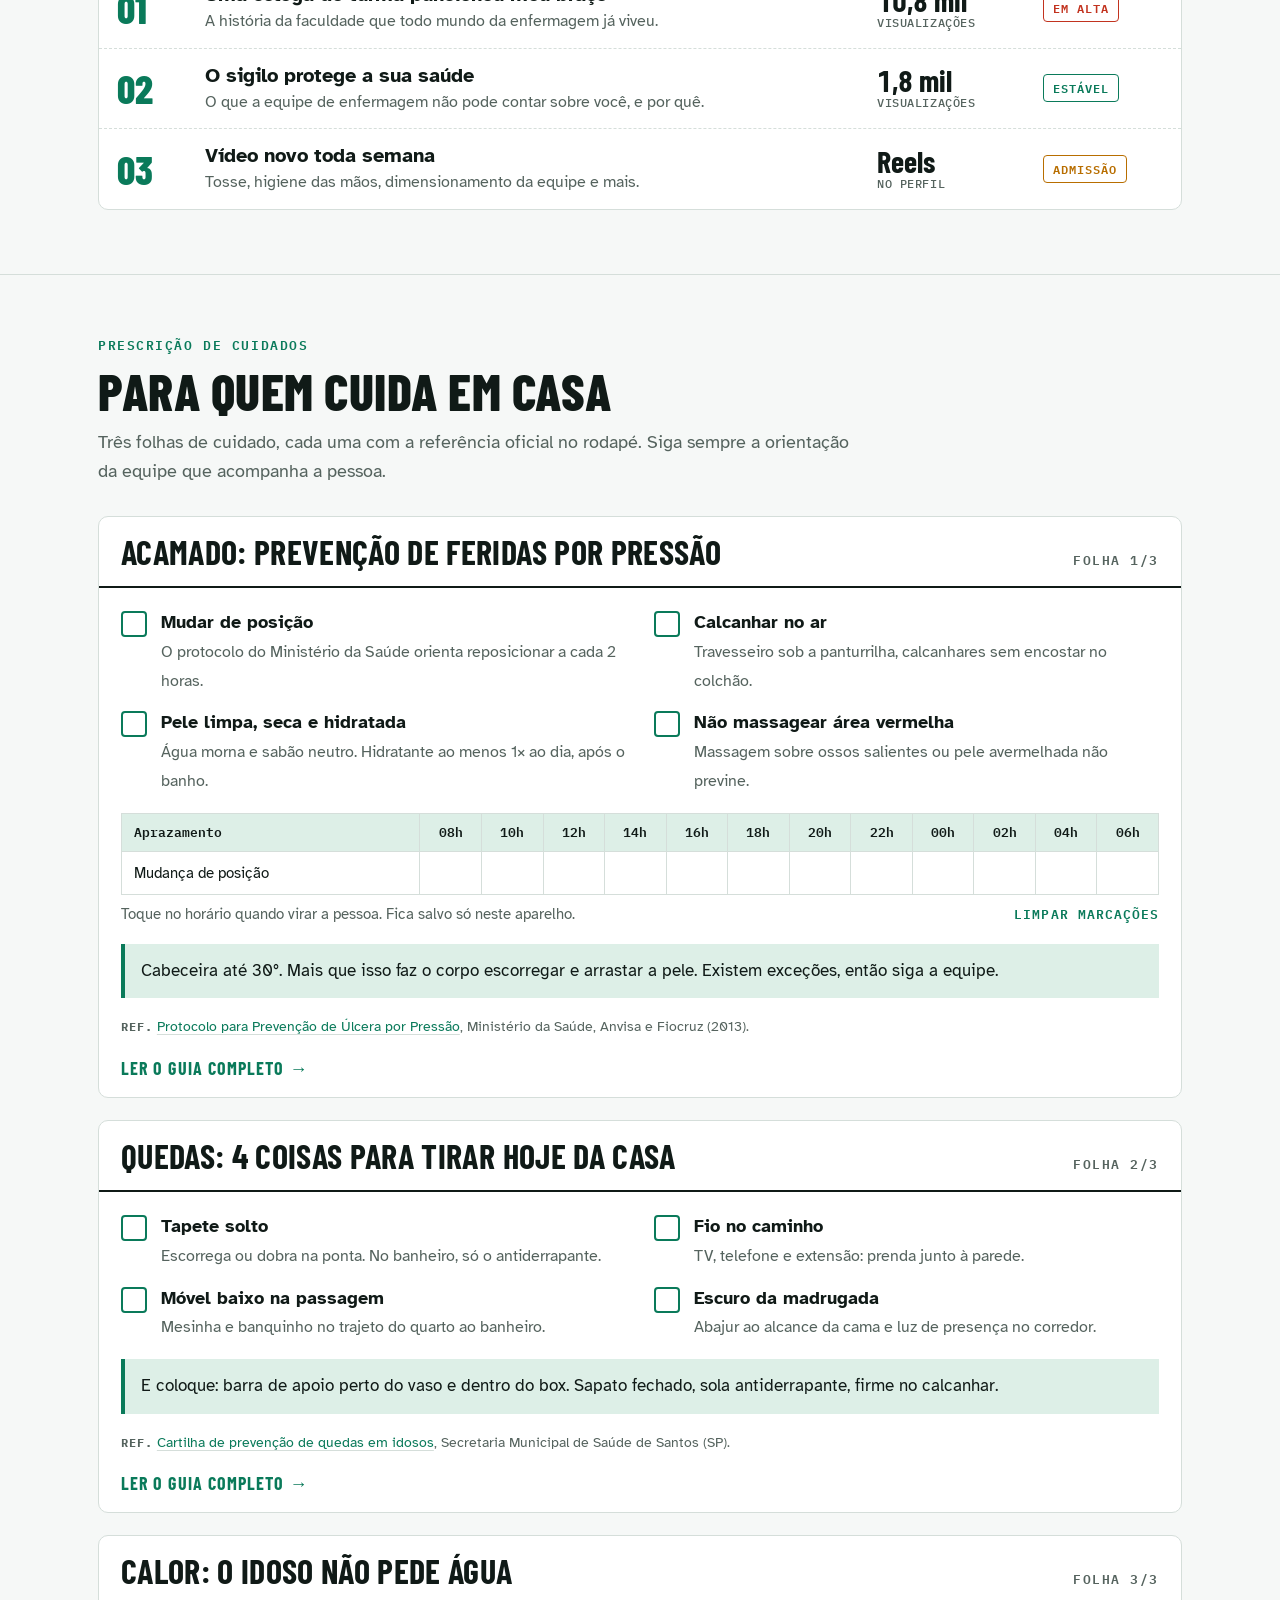
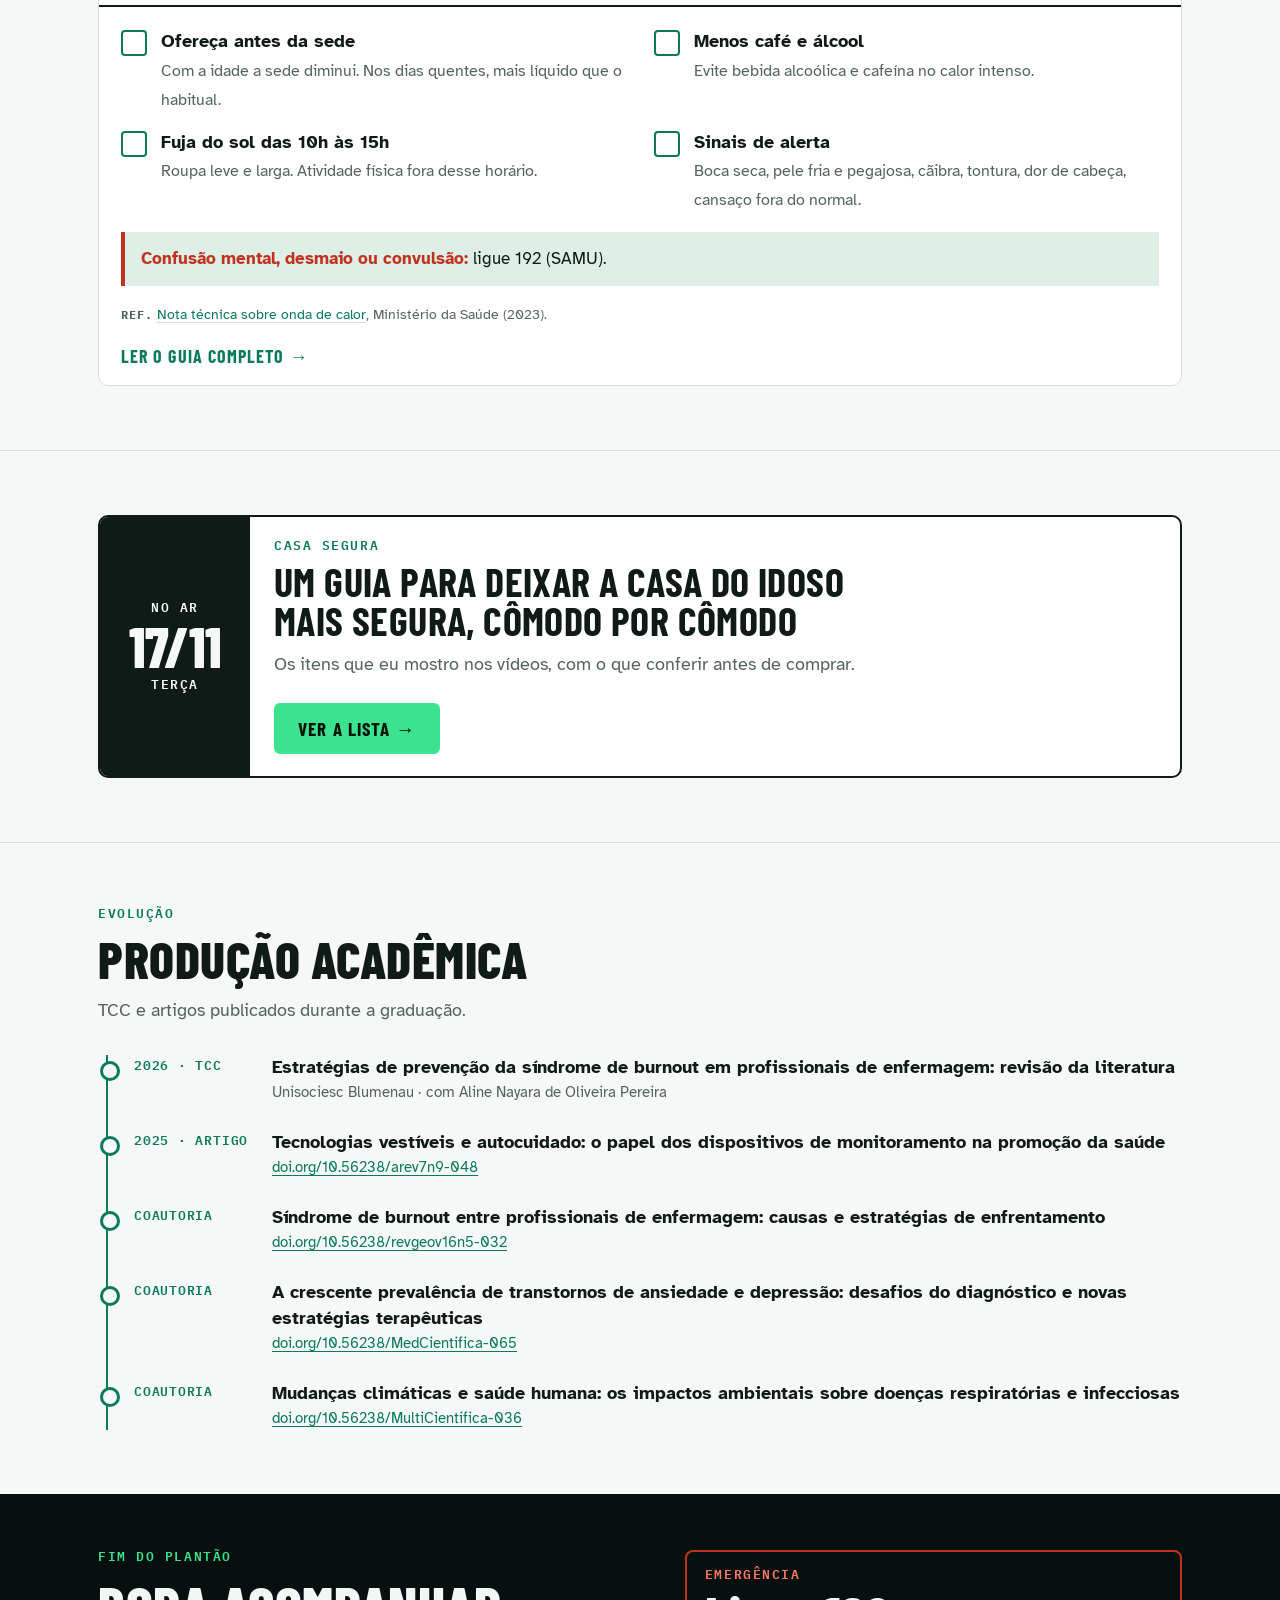
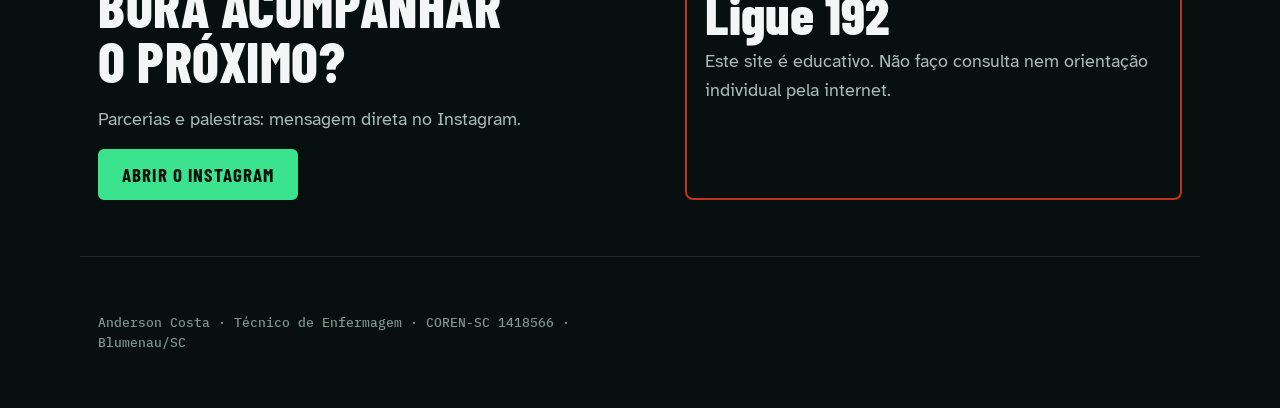
==== commit 909ff5d8: "Publica a pagina /casa-segura/ e melhora o visual do site - casa-segura/index.html: vitrine com 5 it" ====
--- a/index.html
+++ b/index.html
@@ -143,11 +143,12 @@
 <section class="s" id="casa-segura">
   <div class="wrap">
     <div class="sched">
-      <div class="d"><span>AGENDADO</span><b>27/11</b><span>SEXTA</span></div>
+      <div class="d"><span>NO AR</span><b>17/11</b><span>TERÇA</span></div>
       <div class="c">
         <span class="tag" style="color:var(--green)">Casa Segura</span>
         <h3 style="font-size:clamp(28px,4vw,40px)">Um guia para deixar a casa do idoso mais segura, cômodo por cômodo</h3>
-        <p style="color:var(--ink-2)">O lançamento sai primeiro no Instagram. Siga para receber o aviso.</p>
+        <p style="color:var(--ink-2)">Os itens que eu mostro nos vídeos, com o que conferir antes de comprar.</p>
+        <div class="ctas" style="margin-top:14px"><a class="btn on" href="/casa-segura/">Ver a lista →</a></div>
       </div>
     </div>
   </div>
--- a/styles.css
+++ b/styles.css
@@ -178,3 +178,81 @@
 .mini .wrap{display:flex;justify-content:space-between;align-items:center;gap:12px;padding-block:14px;font:500 13px/1.3 var(--mono)}
 .mini a{color:var(--trace);text-decoration:none;font-weight:600}
 .more{font:700 18px/1 var(--sign);letter-spacing:.06em;text-transform:uppercase;text-decoration:none}
+
+/* ============================================================
+   UPGRADE VISUAL — acrescentar ao fim de styles.css
+   (e ao fim de _fonte/base.css, para o proximo build manter)
+   Sem JS. Sem imagem nova. Nao muda cor nem fonte do texto.
+   ============================================================ */
+
+/* 1. Tipografia de display fluida: cresce na tela grande,
+      continua legivel no celular. */
+.monitor .mon-main h1{
+  font-size:clamp(44px, 7.4vw, 84px);
+  line-height:.94;
+  letter-spacing:-.01em;
+  text-wrap:balance;
+}
+.s > .wrap > h2, .s h2{
+  font-size:clamp(30px, 4.2vw, 52px);
+  line-height:1;
+  text-wrap:balance;
+}
+.sheet h3{text-wrap:balance}
+
+/* 2. Mais ar entre as secoes nas telas grandes.
+      No celular fica como esta hoje. */
+@media (min-width:860px){
+  .s{padding-block:clamp(64px, 7vw, 112px)}
+}
+
+/* 3. Revelacao ao rolar, so com CSS.
+      - so roda se a pessoa nao pediu menos animacao
+      - so roda em navegador que suporta animacao ligada ao scroll
+      - sem suporte, tudo aparece normalmente (nada some)
+      - o cabecalho nao anima, para nao atrasar a primeira pintura */
+@media (prefers-reduced-motion: no-preference){
+  @supports (animation-timeline: view()){
+    .badge-row, .s, .sheet{
+      animation:sobe linear both;
+      animation-timeline:view();
+      /* so durante a entrada: bloco que ja esta na tela fica visivel */
+      animation-range:entry 0% entry 100%;
+    }
+  }
+}
+@keyframes sobe{
+  from{opacity:0;transform:translateY(20px)}
+  to{opacity:1;transform:none}
+}
+
+/* 4. As fichas respondem ao toque e ao mouse. */
+.sheet{
+  transition:border-color .18s ease, transform .18s ease;
+}
+@media (hover:hover){
+  .sheet:hover{border-color:var(--green);transform:translateY(-2px)}
+}
+.sheet:focus-within{border-color:var(--green)}
+
+/* 5. Links do corpo com sublinhado que acende. */
+.art a:not(.btn):not(.more), .s p a:not(.btn){
+  text-decoration:underline;
+  text-decoration-color:var(--rule);
+  text-underline-offset:3px;
+  transition:text-decoration-color .18s ease;
+}
+.art a:not(.btn):not(.more):hover, .s p a:not(.btn):hover{
+  text-decoration-color:var(--green);
+}
+
+/* 6. Foco visivel em tudo que e tocavel (acessibilidade). */
+:focus-visible{outline:3px solid var(--trace);outline-offset:3px;border-radius:6px}
+
+/* 7. REMOVIDO: content-visibility nas fichas.
+      Testado no site real e reprovado: a ficha aparecia em branco
+      por um instante ao rolar rapido ou ao chegar por link com ancora.
+      Ganho de renderizacao nao compensa num site de 20 KB. */
+
+/* 8. Botao com area de toque confortavel. */
+.btn{min-height:48px;display:inline-flex;align-items:center;justify-content:center}
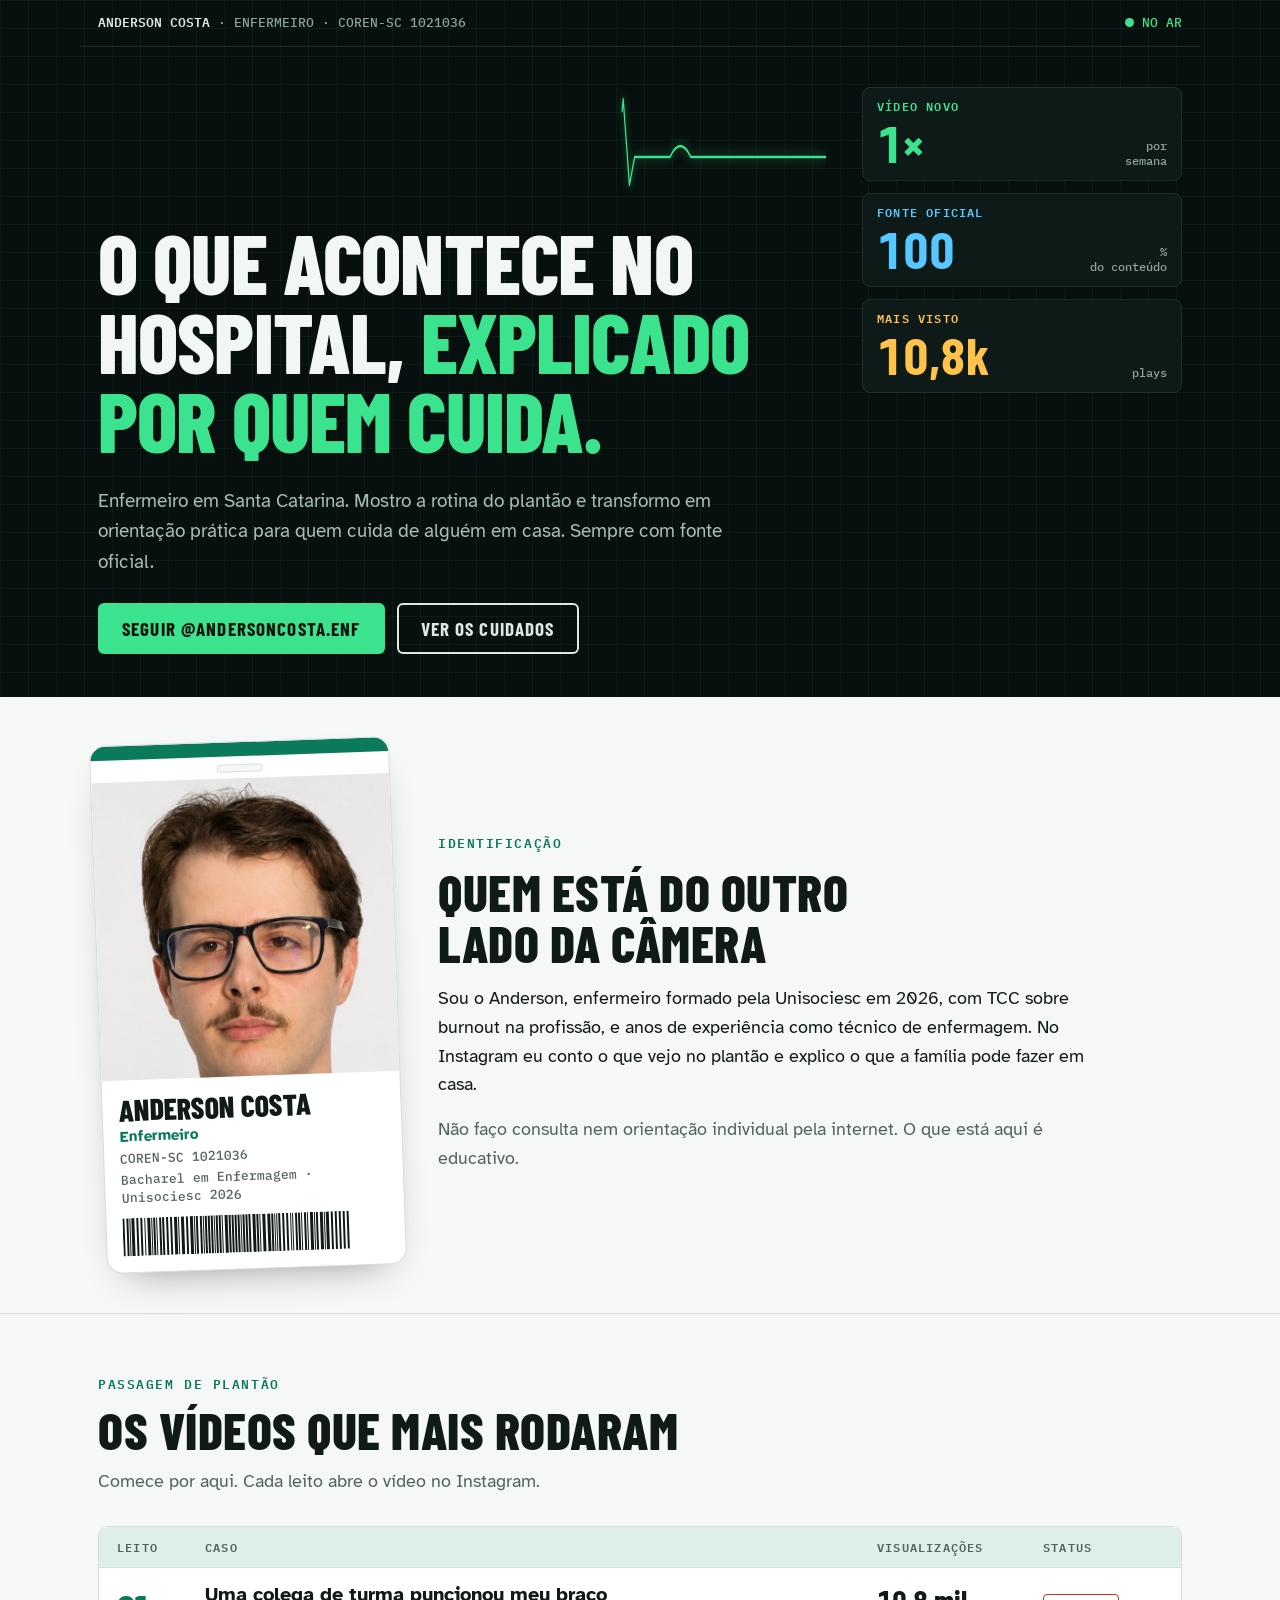
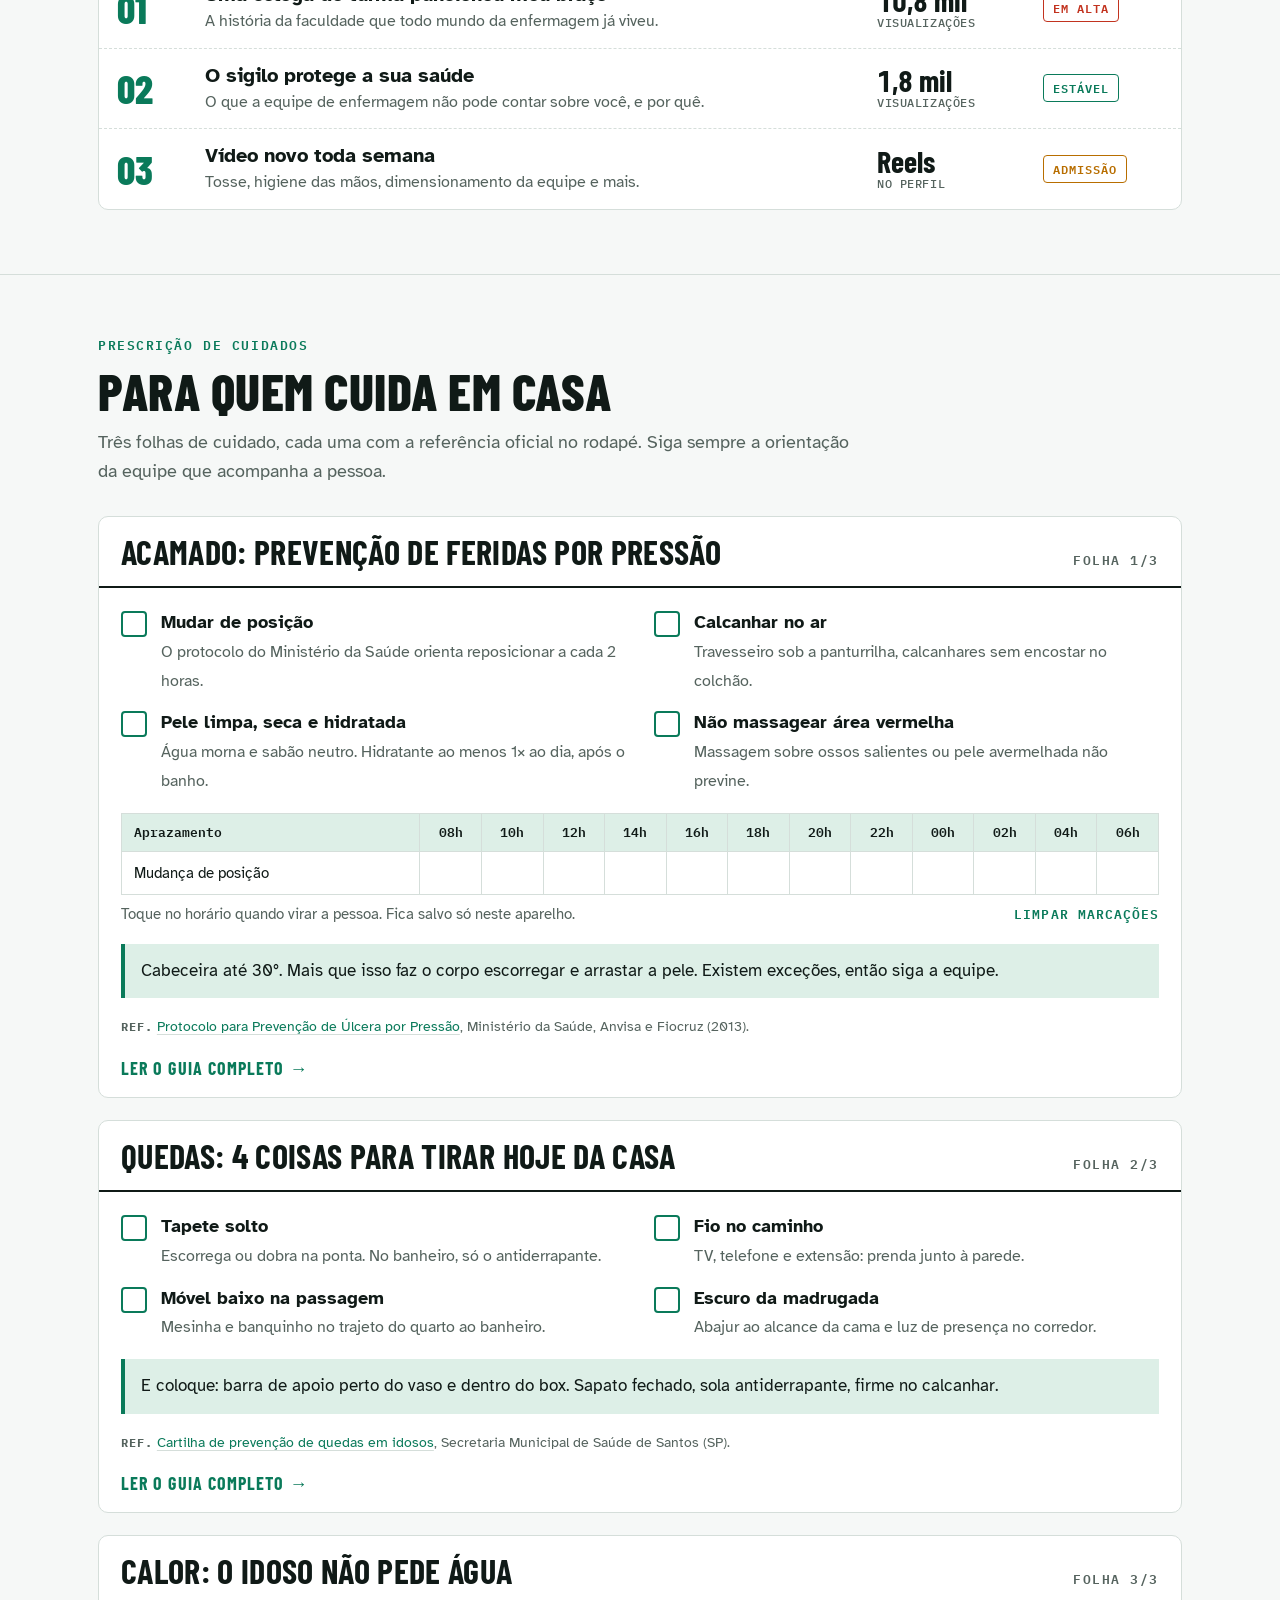
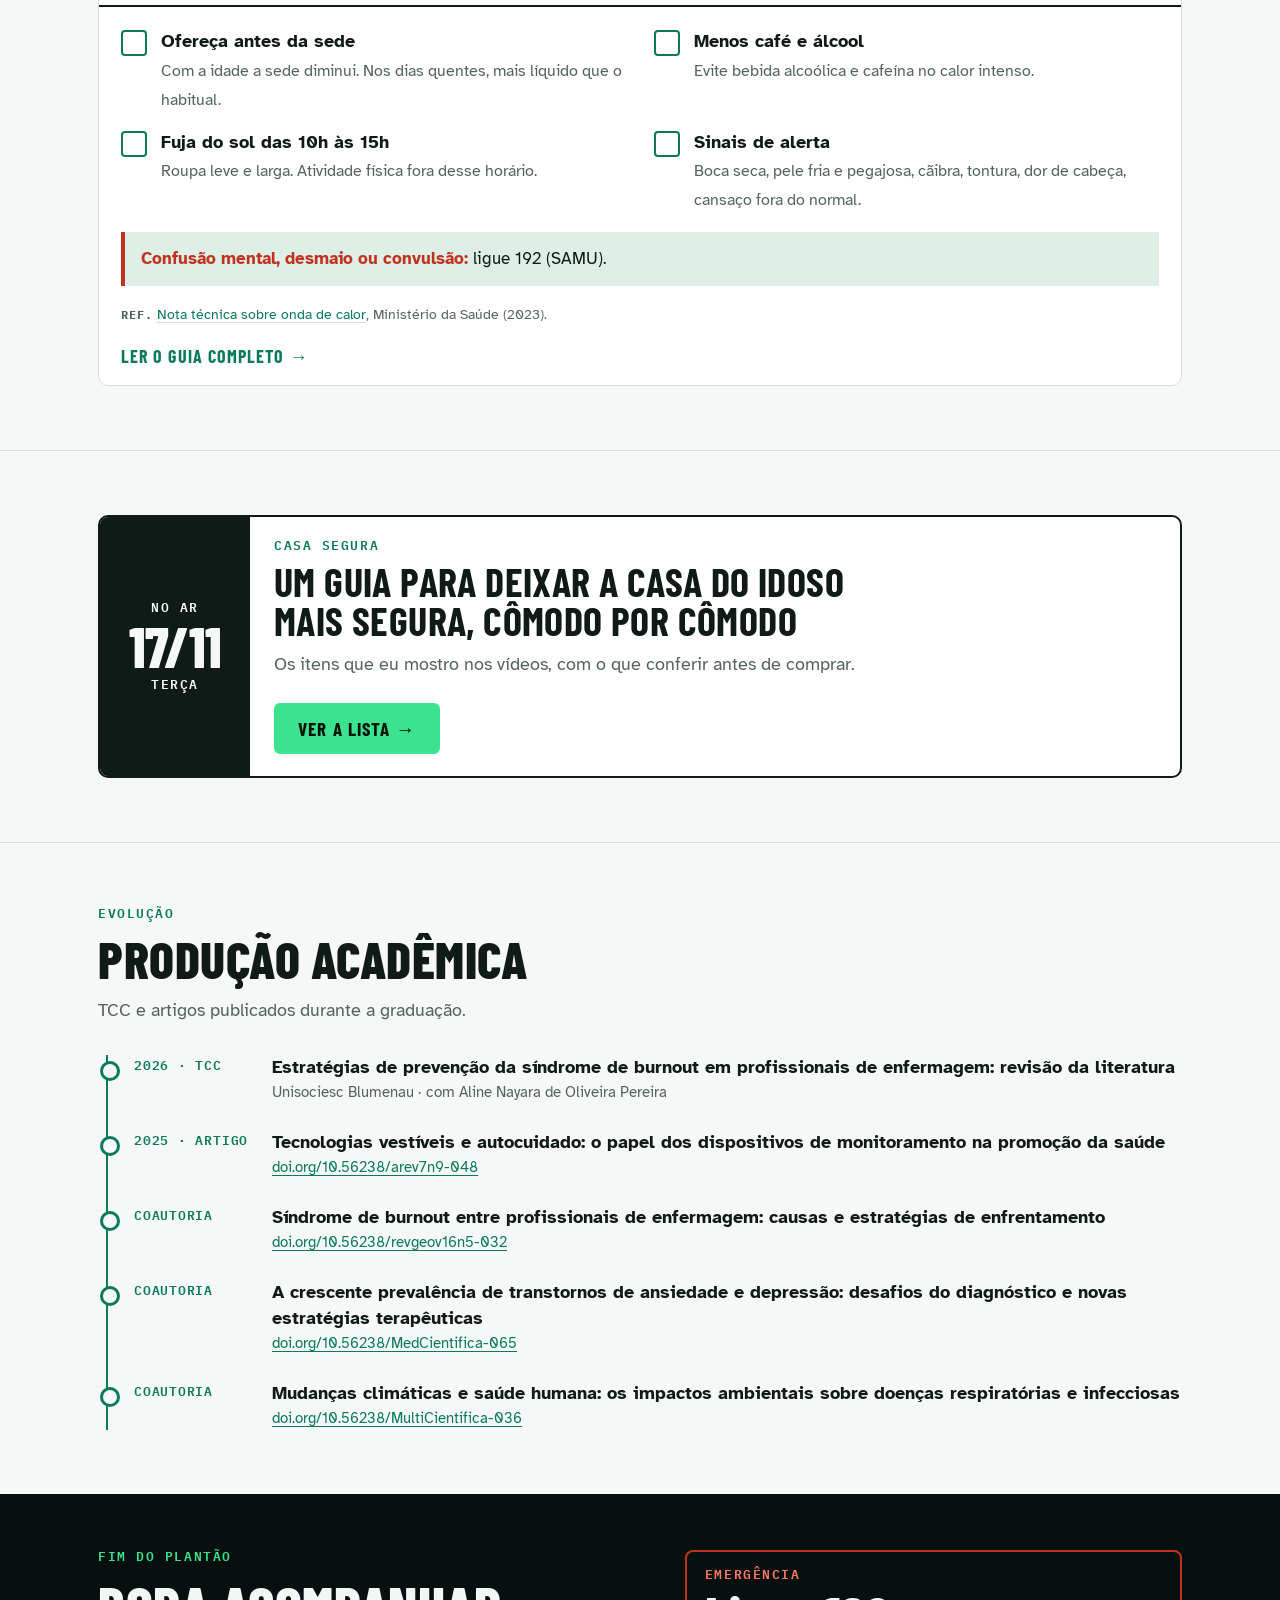
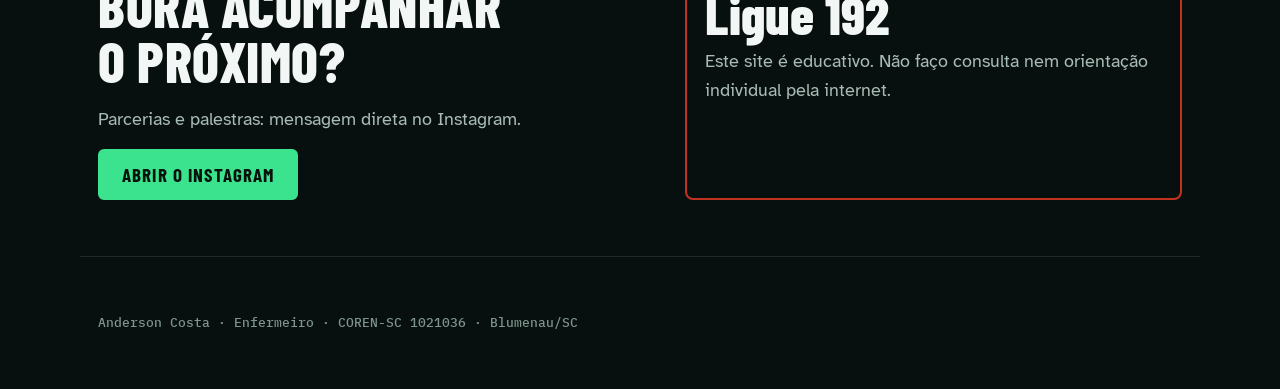
==== commit c1c13078: "Atualiza categoria para Enfermeiro (COREN-SC 1021036) Co-Authored-By: Claude Opus 5.5 <noreply@anthr" ====
--- a/index.html
+++ b/index.html
@@ -1,13 +1,13 @@
 <!doctype html><html lang="pt-BR"><head><meta charset="utf-8">
 <meta name="viewport" content="width=device-width,initial-scale=1,viewport-fit=cover">
-<title>Anderson Costa | Técnico de Enfermagem · COREN-SC 1418566</title><meta name="description" content="O que acontece no hospital, explicado por quem cuida. Guias práticos com fonte oficial para quem cuida de idoso e acamado em casa.">
+<title>Anderson Costa | Enfermeiro · COREN-SC 1021036</title><meta name="description" content="O que acontece no hospital, explicado por quem cuida. Guias práticos com fonte oficial para quem cuida de idoso e acamado em casa.">
 <link rel="canonical" href="https://anerson.github.io/"><meta name="author" content="Anderson Costa">
-<meta property="og:type" content="website"><meta property="og:title" content="Anderson Costa | Técnico de Enfermagem · COREN-SC 1418566"><meta property="og:description" content="O que acontece no hospital, explicado por quem cuida. Guias práticos com fonte oficial para quem cuida de idoso e acamado em casa.">
+<meta property="og:type" content="website"><meta property="og:title" content="Anderson Costa | Enfermeiro · COREN-SC 1021036"><meta property="og:description" content="O que acontece no hospital, explicado por quem cuida. Guias práticos com fonte oficial para quem cuida de idoso e acamado em casa.">
 <meta property="og:url" content="https://anerson.github.io/"><meta property="og:image" content="https://anerson.github.io/foto.jpg"><meta property="og:locale" content="pt_BR">
 <link rel="icon" href="/foto.jpg"><link rel="preconnect" href="https://fonts.googleapis.com"><link rel="preconnect" href="https://fonts.gstatic.com" crossorigin><link rel="stylesheet" href="https://fonts.googleapis.com/css2?family=Barlow+Condensed:wght@600;700;800&family=Atkinson+Hyperlegible:wght@400;700&family=IBM+Plex+Mono:wght@400;500;600&display=swap"><link rel="stylesheet" href="/styles.css">
-<script type="application/ld+json">{"@context": "https://schema.org", "@graph": [{"@type": "Person", "name": "Anderson Adilson da Costa", "jobTitle": "Técnico de Enfermagem", "identifier": "COREN-SC 1418566", "url": "https://anerson.github.io/", "sameAs": ["https://www.instagram.com/andersoncosta.enf/"], "alumniOf": {"@type": "CollegeOrUniversity", "name": "Unisociesc Blumenau"}, "@id": "https://anerson.github.io/#anderson"}, {"@type": "WebSite", "name": "Anderson Costa Enfermagem", "url": "https://anerson.github.io/", "inLanguage": "pt-BR"}]}</script></head><body><header class="monitor">
+<script type="application/ld+json">{"@context": "https://schema.org", "@graph": [{"@type": "Person", "name": "Anderson Adilson da Costa", "jobTitle": "Enfermeiro", "identifier": "COREN-SC 1021036", "url": "https://anerson.github.io/", "sameAs": ["https://www.instagram.com/andersoncosta.enf/"], "alumniOf": {"@type": "CollegeOrUniversity", "name": "Unisociesc Blumenau"}, "@id": "https://anerson.github.io/#anderson"}, {"@type": "WebSite", "name": "Anderson Costa Enfermagem", "url": "https://anerson.github.io/", "inLanguage": "pt-BR"}]}</script></head><body><header class="monitor">
   <div class="wrap mon-top">
-    <span><b>ANDERSON COSTA</b> · TÉC. ENFERMAGEM · COREN-SC 1418566</span>
+    <span><b>ANDERSON COSTA</b> · ENFERMEIRO · COREN-SC 1021036</span>
     <span class="live"><i></i>NO AR</span>
   </div>
   <div class="wrap mon-grid">
@@ -16,7 +16,7 @@
         <path class="sweep" d="M0 70 H120 l12 -8 l12 8 H190 l8 10 l12 -68 l12 86 l10 -28 H300 q20 -22 40 0 H520 l12 -8 l12 8 H590 l8 10 l12 -68 l12 86 l10 -28 H700 q20 -22 40 0 H920 l12 -8 l12 8 H990 l8 10 l12 -68 l12 86 l10 -28 H1100 q20 -22 40 0 H1400"/>
       </svg>
       <h1>O que acontece no hospital, <span>explicado por quem cuida.</span></h1>
-      <p class="lead">Técnico de enfermagem em Santa Catarina. Mostro a rotina do plantão e transformo em orientação prática para quem cuida de alguém em casa. Sempre com fonte oficial.</p>
+      <p class="lead">Enfermeiro em Santa Catarina. Mostro a rotina do plantão e transformo em orientação prática para quem cuida de alguém em casa. Sempre com fonte oficial.</p>
       <div class="ctas">
         <a class="btn on" href="https://www.instagram.com/andersoncosta.enf/" target="_blank" rel="noopener">Seguir @andersoncosta.enf</a>
         <a class="btn off" href="#prescricao">Ver os cuidados</a>
@@ -38,8 +38,8 @@
       <img src="/foto.jpg" alt="Foto de Anderson Costa">
       <figcaption class="bd">
         <b>Anderson Costa</b>
-        <span class="fn">Técnico de Enfermagem</span>
-        <span class="cr">COREN-SC 1418566</span>
+        <span class="fn">Enfermeiro</span>
+        <span class="cr">COREN-SC 1021036</span>
         <span class="cr">Bacharel em Enfermagem · Unisociesc 2026</span>
         <svg id="barcode" viewBox="0 0 268 38" preserveAspectRatio="none" aria-hidden="true"></svg>
       </figcaption>
@@ -47,7 +47,7 @@
     <div class="intro">
       <span class="tag">Identificação</span>
       <h2>Quem está do outro lado da câmera</h2>
-      <p>Sou o Anderson. Trabalho como técnico de enfermagem e me formei bacharel em Enfermagem em 2026, com TCC sobre burnout na profissão. No Instagram eu conto o que vejo no plantão e explico o que a família pode fazer em casa.</p>
+      <p>Sou o Anderson, enfermeiro formado pela Unisociesc em 2026, com TCC sobre burnout na profissão, e anos de experiência como técnico de enfermagem. No Instagram eu conto o que vejo no plantão e explico o que a família pode fazer em casa.</p>
       <p style="color:var(--ink-2)">Não faço consulta nem orientação individual pela internet. O que está aqui é educativo.</p>
     </div>
   </div>
@@ -182,13 +182,13 @@
       <p>Este site é educativo. Não faço consulta nem orientação individual pela internet.</p>
     </div>
   </div>
-  <div class="wrap foot">Anderson Costa · Técnico de Enfermagem · COREN-SC 1418566 · Blumenau/SC</div>
+  <div class="wrap foot">Anderson Costa · Enfermeiro · COREN-SC 1021036 · Blumenau/SC</div>
 </footer>
 
 <script>
 (function(){
   // código de barras do crachá, gerado a partir do COREN
-  var svg=document.getElementById('barcode'),s='COREN-SC1418566ANDERSON',x=0,out='';
+  var svg=document.getElementById('barcode'),s='COREN-SC1021036ANDERSON',x=0,out='';
   for(var i=0;i<s.length&&x<262;i++){var c=s.charCodeAt(i);for(var k=0;k<3;k++){var w=1+((c>>k)&1)+((c>>(k+3))&1);out+='<rect x="'+x+'" y="0" width="'+w+'" height="38"/>';x+=w+1+((c>>(k+1))&1);}}
   svg.innerHTML=out;
 
